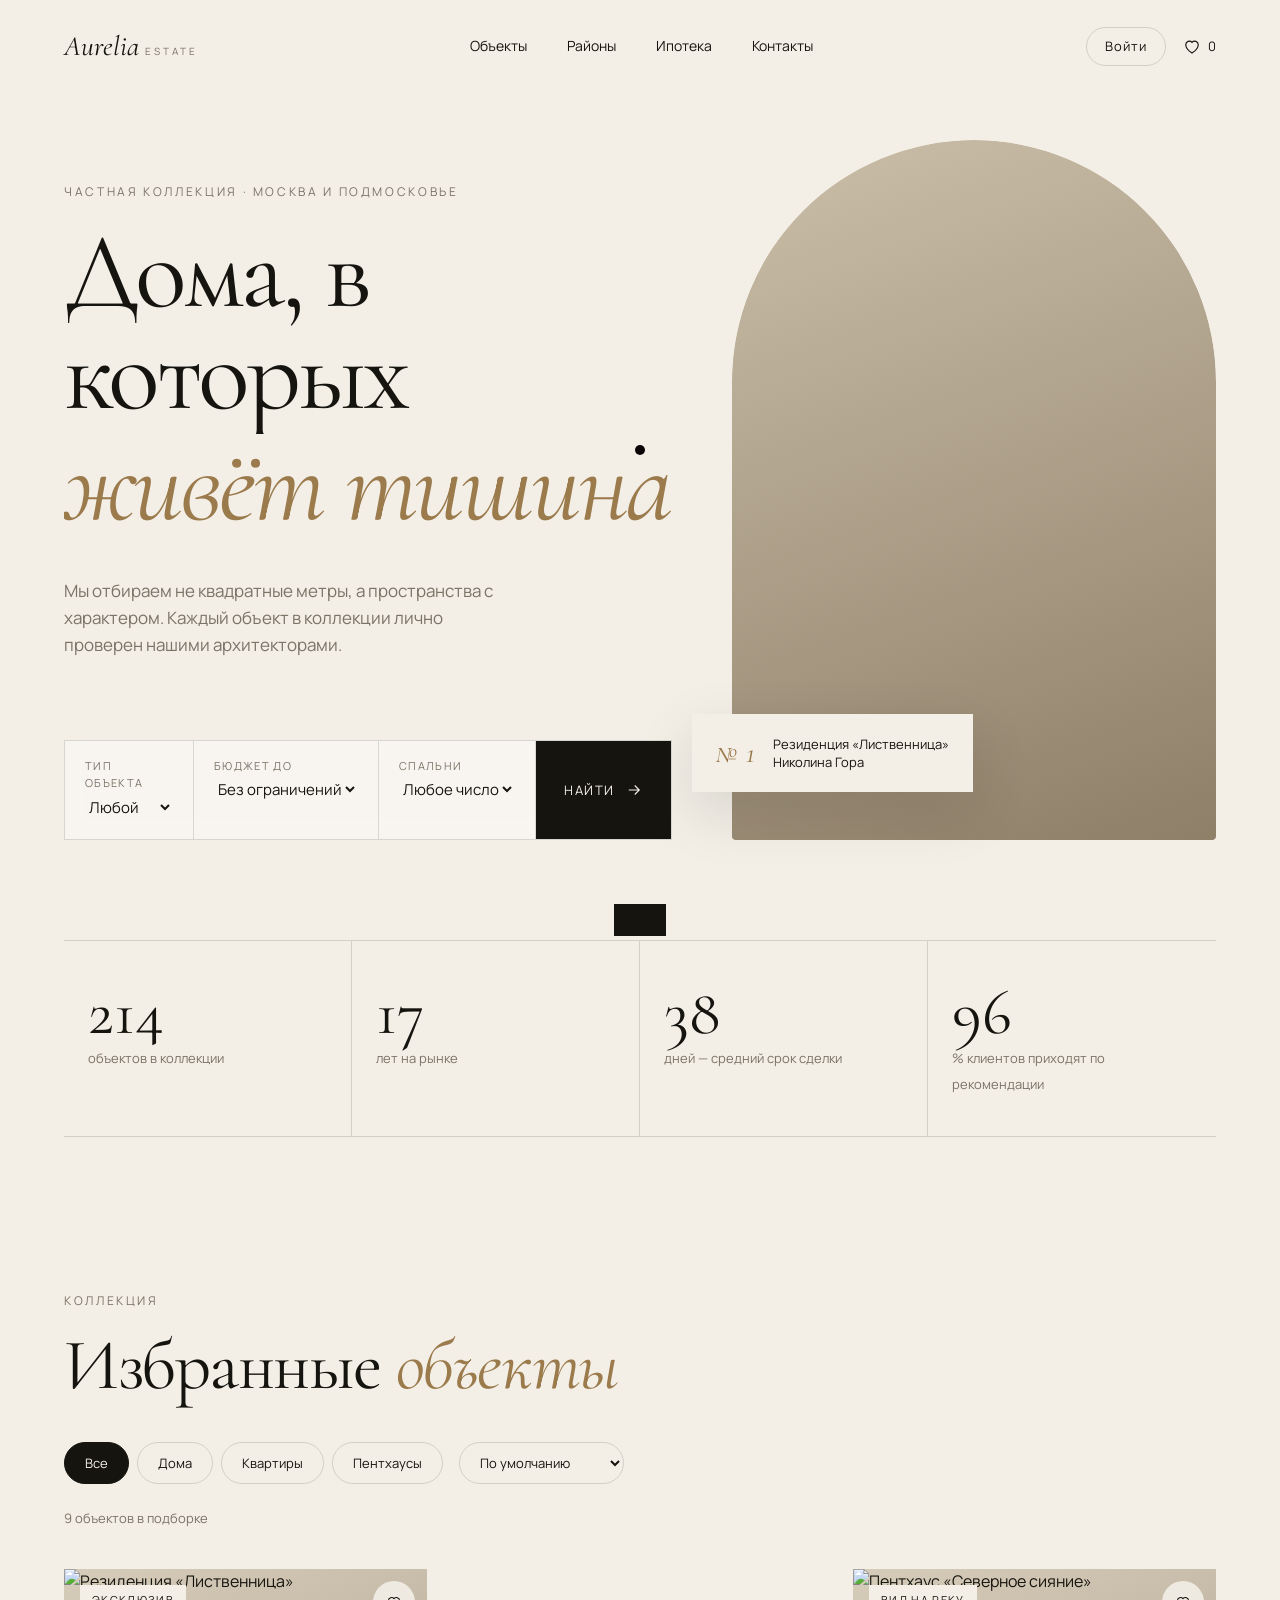
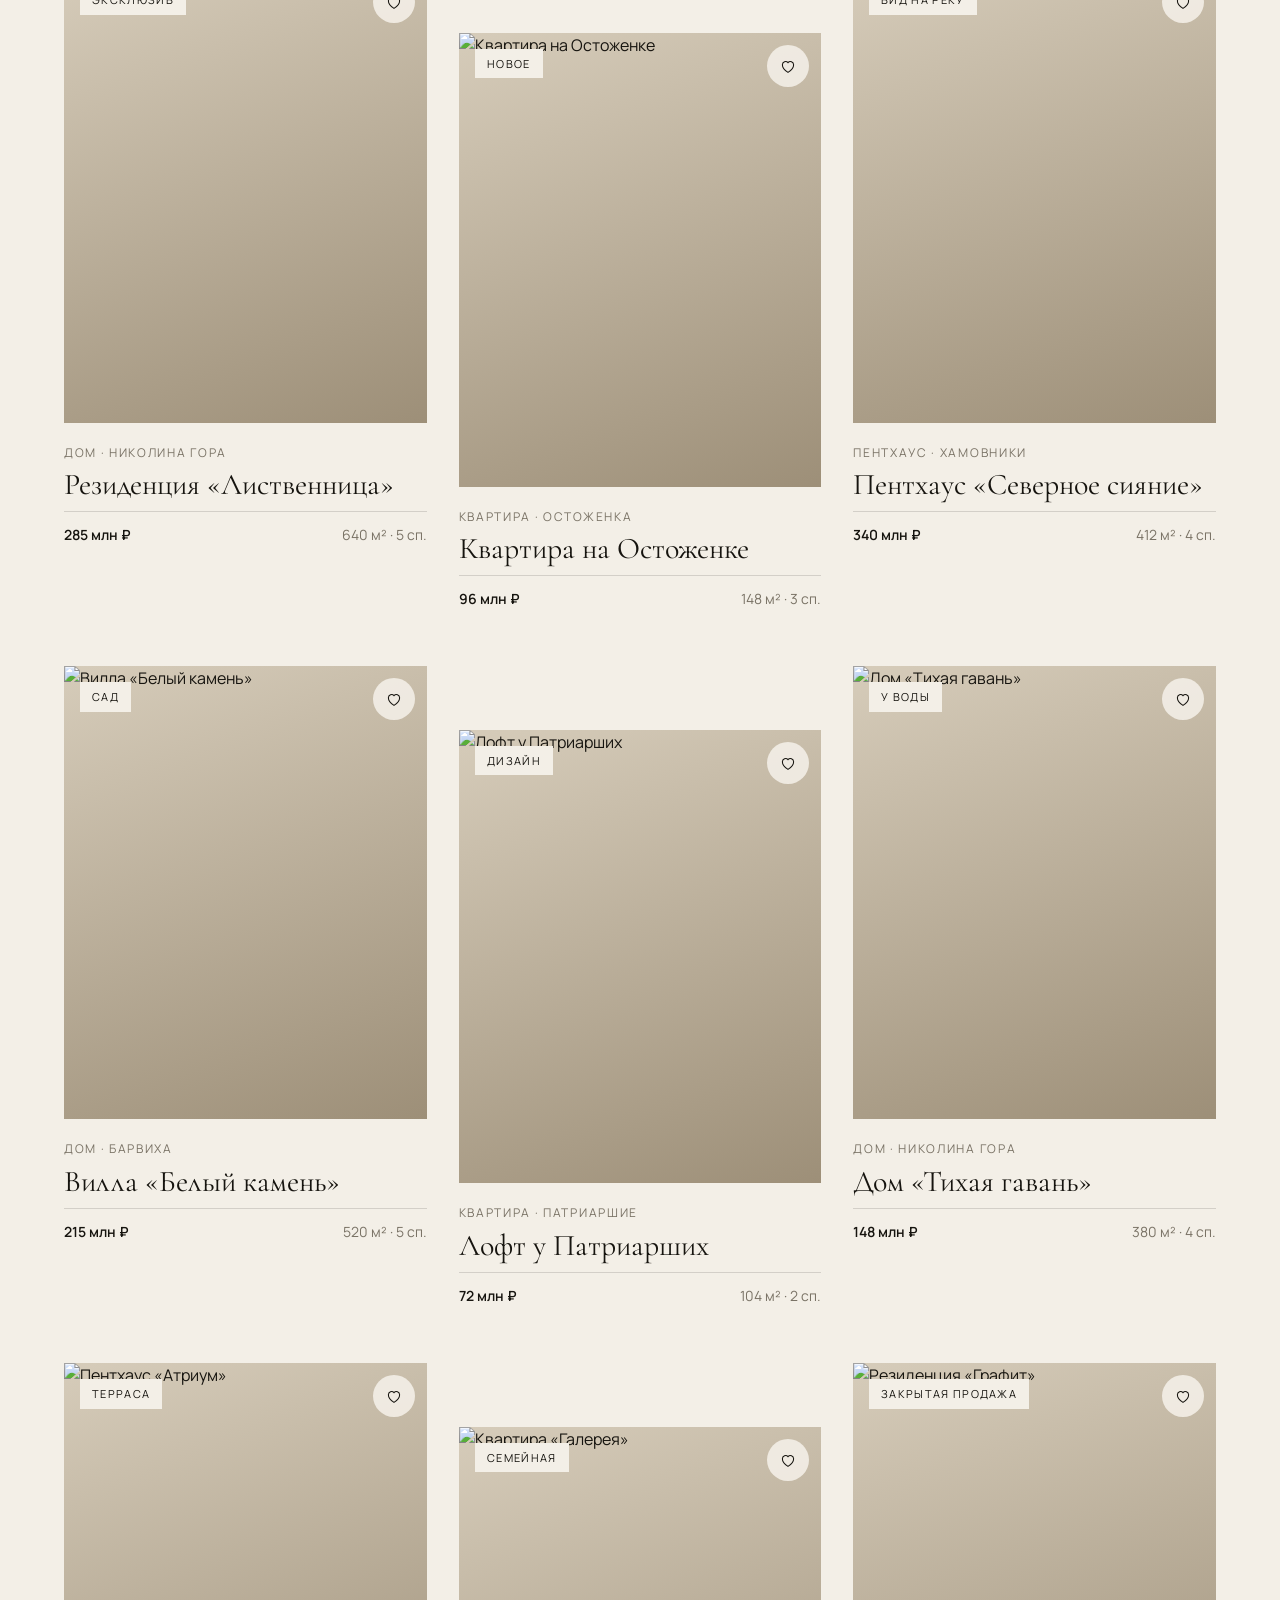
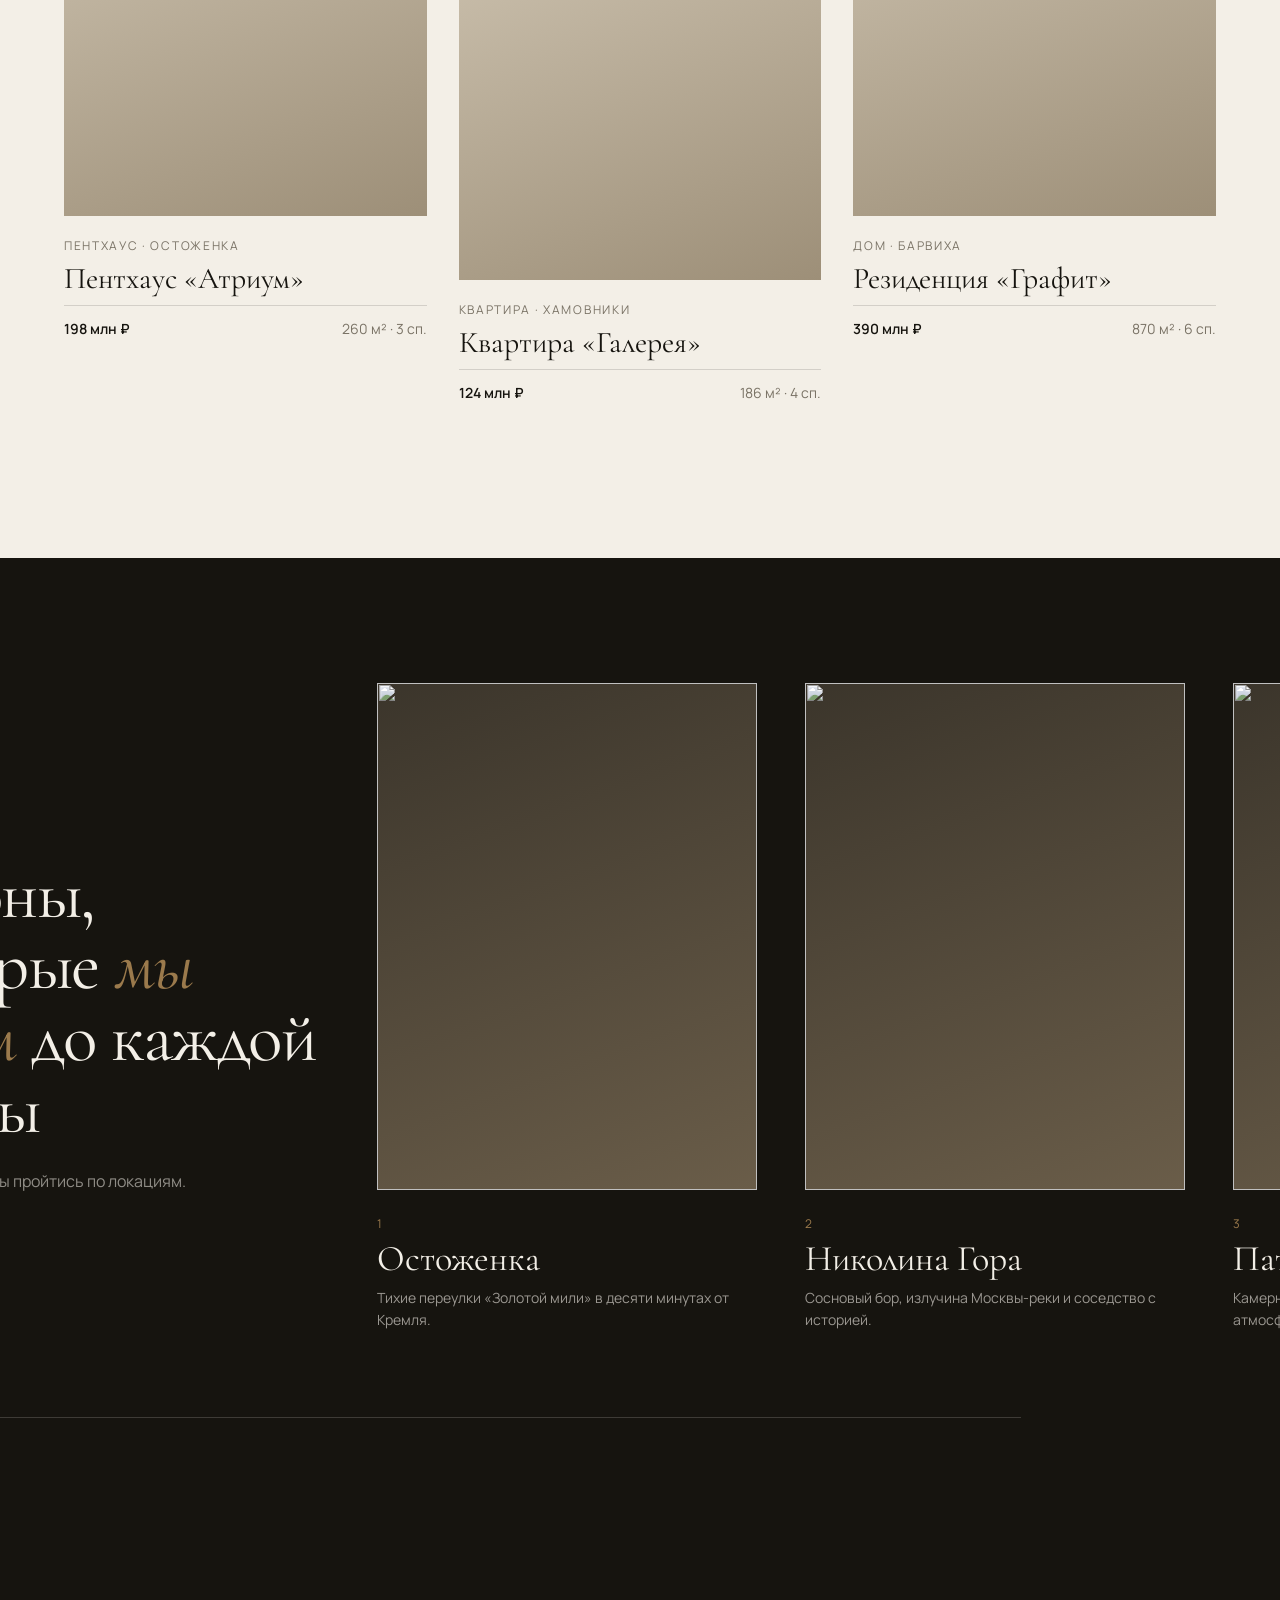
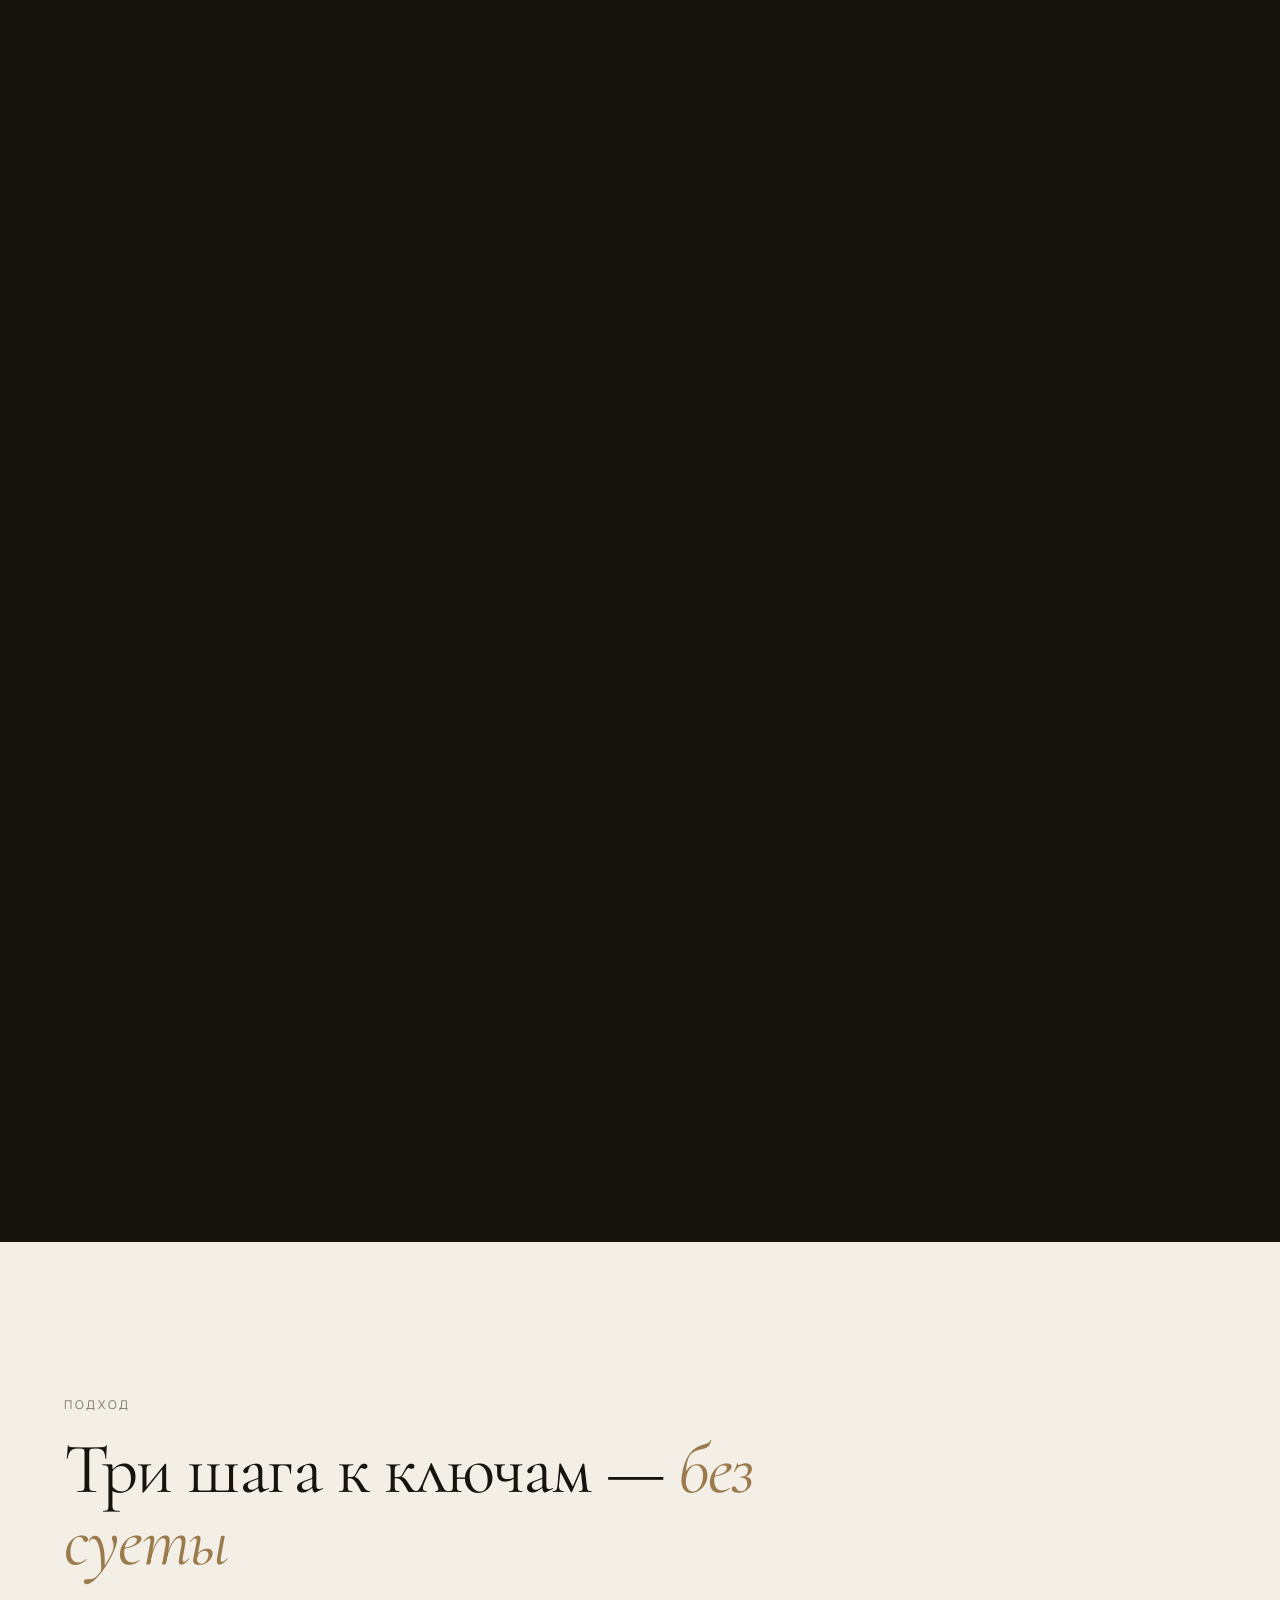
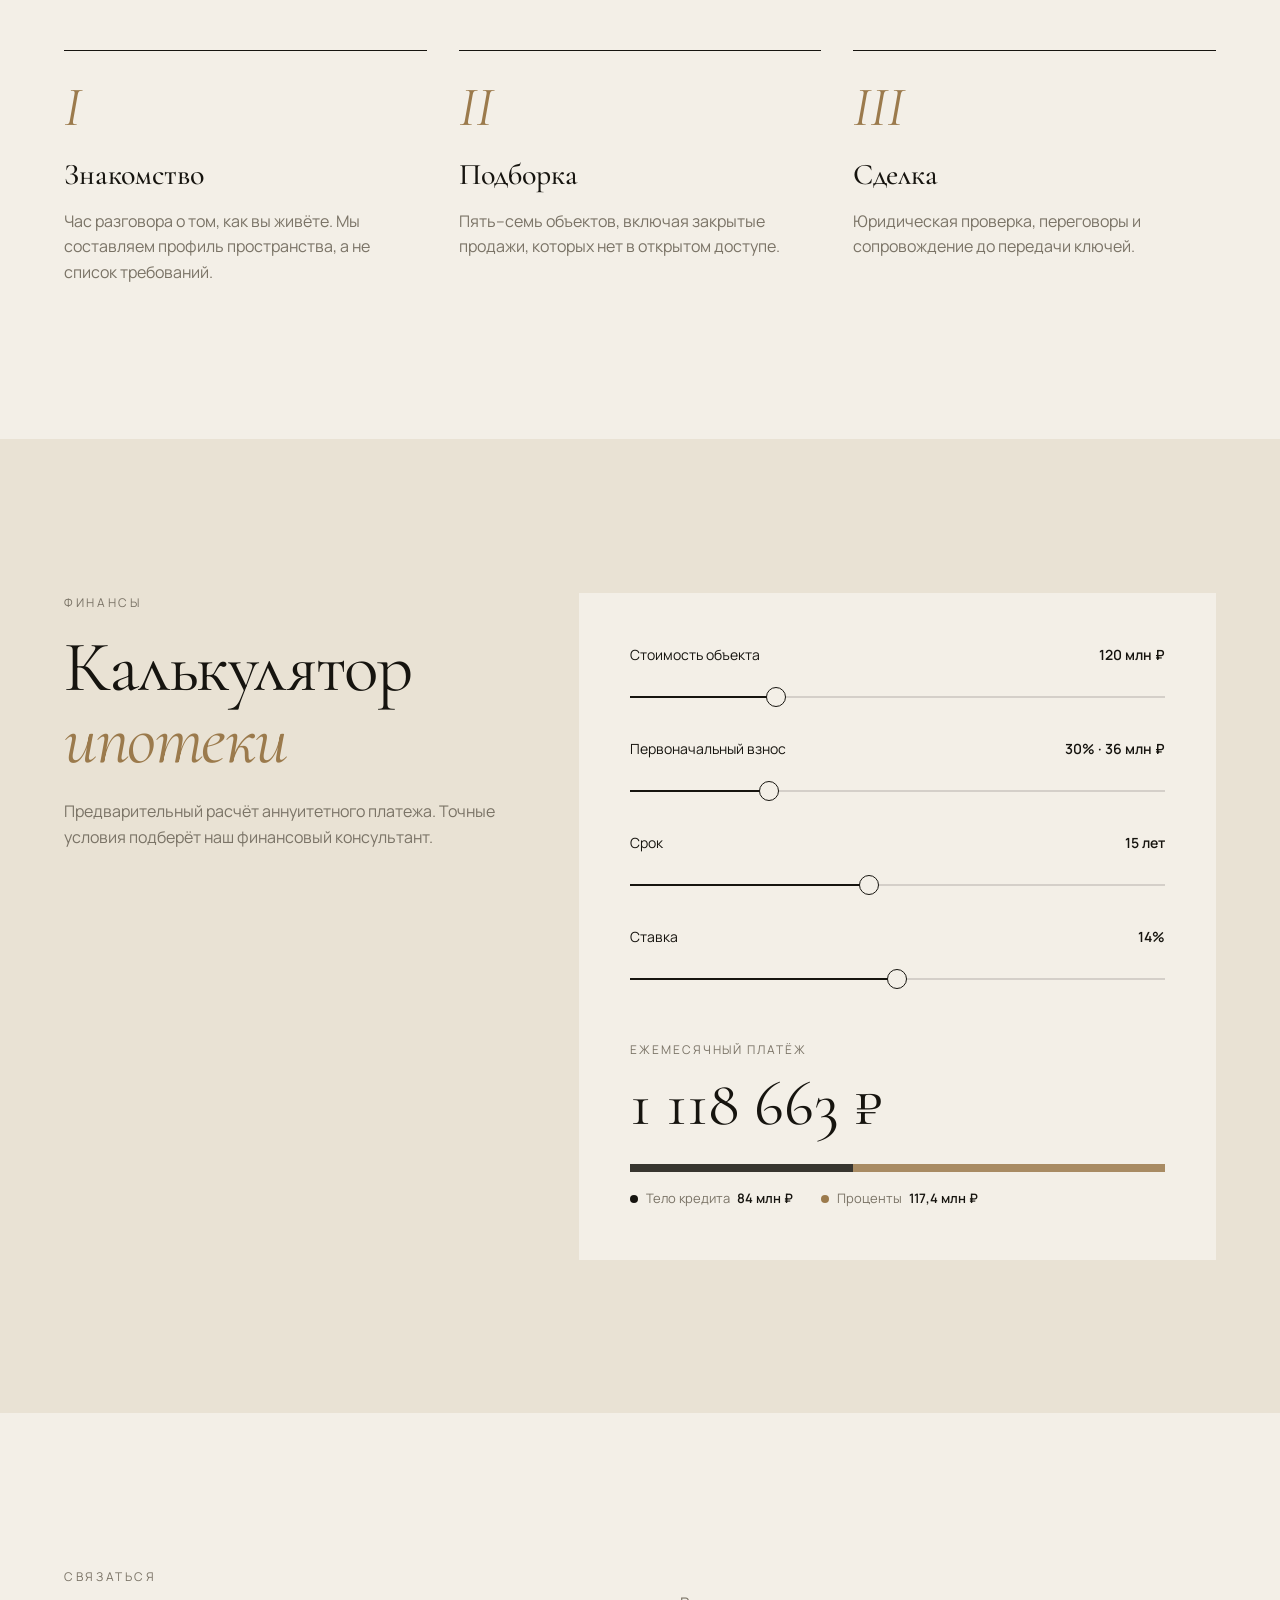
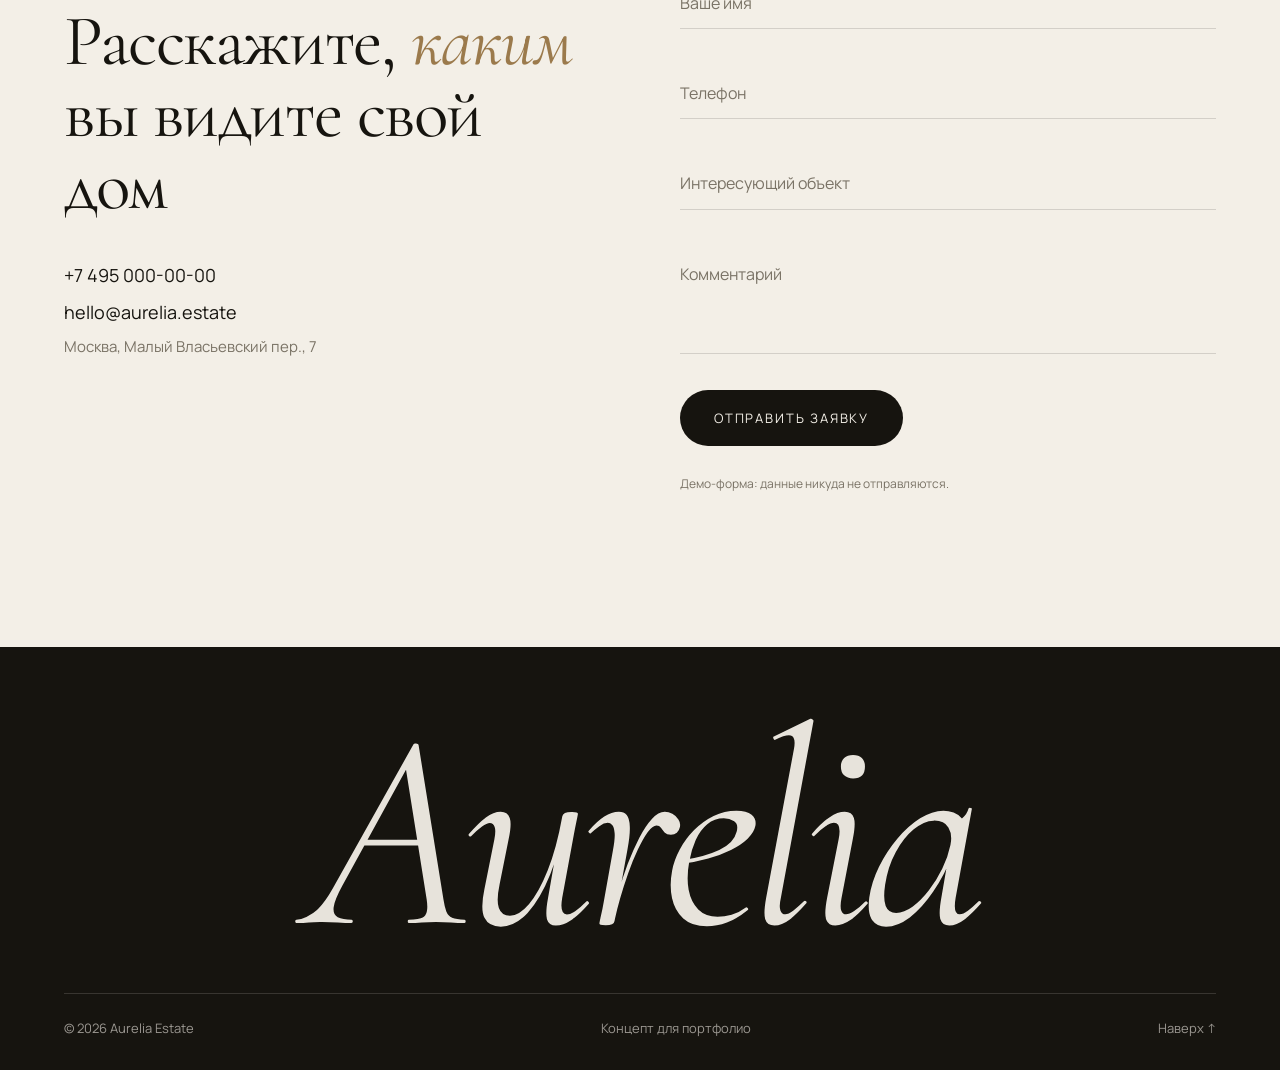
==== aurelia-estate/index.html @ 25c152ad "Publish portfolio and eight demo sites" ====
<!DOCTYPE html>
<html lang="ru">
<head>
  <meta charset="UTF-8">
  <meta name="viewport" content="width=device-width, initial-scale=1.0">
  <title>Aurelia Estate — частная коллекция недвижимости</title>
  <meta name="description" content="Aurelia Estate — агентство премиальной недвижимости. Дома, квартиры и пентхаусы с характером.">
  <link rel="preconnect" href="https://fonts.googleapis.com">
  <link rel="preconnect" href="https://fonts.gstatic.com" crossorigin>
  <link href="https://fonts.googleapis.com/css2?family=Cormorant+Garamond:ital,wght@0,400;0,500;1,400;1,500&family=Manrope:wght@300;400;500;600&display=swap" rel="stylesheet">
  <link rel="stylesheet" href="styles.css">
  <link rel="stylesheet" href="account.css">
</head>
<body>
  <div class="loader" id="loader">
    <span class="loader__word">Aurelia</span>
  </div>

  <div class="cursor" id="cursor"></div>

  <header class="header" id="header">
    <a href="#top" class="logo">Aurelia<span>Estate</span></a>
    <nav class="nav" id="nav">
      <a href="#listings">Объекты</a>
      <a href="#districts">Районы</a>
      <a href="#mortgage">Ипотека</a>
      <a href="#contact">Контакты</a>
    </nav>
    <div class="header__actions">
      <button class="account-btn" id="accountBtn" aria-label="Личный кабинет">
        <span class="account-btn__label" data-when="out">Войти</span>
        <span class="account-btn__avatar" data-when="in" data-auth-initials></span>
      </button>
      <button class="fav-counter" id="favCounter" aria-label="Избранное">
        <svg viewBox="0 0 24 24"><path d="M12 20.5s-7.5-4.6-7.5-10.2A4.3 4.3 0 0 1 12 7.6a4.3 4.3 0 0 1 7.5 2.7c0 5.6-7.5 10.2-7.5 10.2Z"/></svg>
        <span id="favCount">0</span>
      </button>
      <button class="burger" id="burger" aria-label="Открыть меню"><span></span><span></span></button>
    </div>
  </header>

  <main>
    <section class="hero" id="top">
      <div class="hero__text">
        <p class="eyebrow fade-up">Частная коллекция · Москва и Подмосковье</p>
        <h1 class="hero__title">
          <span class="line"><span>Дома, в которых</span></span>
          <span class="line"><span><em>живёт тишина</em></span></span>
        </h1>
        <p class="hero__lead fade-up">Мы отбираем не квадратные метры, а пространства с характером. Каждый объект в коллекции лично проверен нашими архитекторами.</p>
      </div>
      <div class="hero__media">
        <div class="hero__image" id="heroImage">
          <img src="https://images.unsplash.com/photo-1600596542815-ffad4c1539a9?auto=format&fit=crop&w=1600&q=80" alt="Современный дом с бассейном">
        </div>
        <div class="hero__badge">
          <span class="hero__badge-num">№ 1</span>
          <span>Резиденция «Лиственница»<br>Николина Гора</span>
        </div>
      </div>

      <form class="search fade-up" id="searchForm">
        <label class="search__field">
          <span>Тип объекта</span>
          <select name="type">
            <option value="all">Любой</option>
            <option value="house">Дом</option>
            <option value="apartment">Квартира</option>
            <option value="penthouse">Пентхаус</option>
          </select>
        </label>
        <label class="search__field">
          <span>Бюджет до</span>
          <select name="budget">
            <option value="Infinity">Без ограничений</option>
            <option value="80000000">80 млн ₽</option>
            <option value="150000000">150 млн ₽</option>
            <option value="300000000">300 млн ₽</option>
          </select>
        </label>
        <label class="search__field">
          <span>Спальни</span>
          <select name="rooms">
            <option value="0">Любое число</option>
            <option value="2">от 2</option>
            <option value="3">от 3</option>
            <option value="4">от 4</option>
          </select>
        </label>
        <button class="search__submit" type="submit">
          Найти
          <svg viewBox="0 0 24 24"><path d="M5 12h14M13 6l6 6-6 6"/></svg>
        </button>
      </form>
    </section>

    <section class="stats">
      <div class="stat reveal"><span class="stat__num" data-count="214">0</span><span class="stat__label">объектов в коллекции</span></div>
      <div class="stat reveal"><span class="stat__num" data-count="17">0</span><span class="stat__label">лет на рынке</span></div>
      <div class="stat reveal"><span class="stat__num" data-count="38">0</span><span class="stat__label">дней — средний срок сделки</span></div>
      <div class="stat reveal"><span class="stat__num" data-count="96">0</span><span class="stat__label">% клиентов приходят по рекомендации</span></div>
    </section>

    <section class="listings" id="listings">
      <div class="section-head">
        <div>
          <p class="eyebrow reveal">Коллекция</p>
          <h2 class="section-title reveal">Избранные <em>объекты</em></h2>
        </div>
        <div class="listings__controls reveal">
          <div class="chips" id="typeChips">
            <button class="chip is-active" data-type="all">Все</button>
            <button class="chip" data-type="house">Дома</button>
            <button class="chip" data-type="apartment">Квартиры</button>
            <button class="chip" data-type="penthouse">Пентхаусы</button>
          </div>
          <select class="sort" id="sortSelect" aria-label="Сортировка">
            <option value="featured">По умолчанию</option>
            <option value="price-asc">Сначала дешевле</option>
            <option value="price-desc">Сначала дороже</option>
            <option value="area-desc">По площади</option>
          </select>
        </div>
      </div>
      <p class="listings__summary" id="listingsSummary"></p>
      <div class="grid" id="listingsGrid"></div>
      <div class="empty" id="emptyState" hidden>
        <p>По этим параметрам ничего не нашлось.</p>
        <button class="link-btn" id="resetFilters">Сбросить фильтры</button>
      </div>
    </section>

    <section class="districts" id="districts">
      <div class="districts__sticky">
        <div class="districts__track" id="districtsTrack">
          <div class="districts__intro">
            <p class="eyebrow">География</p>
            <h2 class="section-title">Районы, которые <em>мы знаем</em> до каждой улицы</h2>
            <p class="muted">Прокрутите, чтобы пройтись по локациям.</p>
          </div>
          <article class="district">
            <div class="district__img"><img src="https://images.unsplash.com/photo-1513635269975-59663e0ac1ad?auto=format&fit=crop&w=900&q=80" alt="" loading="lazy"></div>
            <span class="district__index">1</span>
            <h3>Остоженка</h3>
            <p>Тихие переулки «Золотой мили» в десяти минутах от Кремля.</p>
          </article>
          <article class="district">
            <div class="district__img"><img src="https://images.unsplash.com/photo-1476514525535-07fb3b4ae5f1?auto=format&fit=crop&w=900&q=80" alt="" loading="lazy"></div>
            <span class="district__index">2</span>
            <h3>Николина Гора</h3>
            <p>Сосновый бор, излучина Москвы-реки и соседство с историей.</p>
          </article>
          <article class="district">
            <div class="district__img"><img src="https://images.unsplash.com/photo-1600607687939-ce8a6c25118c?auto=format&fit=crop&w=900&q=80" alt="" loading="lazy"></div>
            <span class="district__index">3</span>
            <h3>Патриаршие</h3>
            <p>Камерные клубные дома и самая живая городская атмосфера.</p>
          </article>
          <article class="district">
            <div class="district__img"><img src="https://images.unsplash.com/photo-1564013799919-ab600027ffc6?auto=format&fit=crop&w=900&q=80" alt="" loading="lazy"></div>
            <span class="district__index">4</span>
            <h3>Барвиха</h3>
            <p>Резиденции на больших участках с собственной инфраструктурой.</p>
          </article>
          <article class="district">
            <div class="district__img"><img src="https://images.unsplash.com/photo-1600566753190-17f0baa2a6c3?auto=format&fit=crop&w=900&q=80" alt="" loading="lazy"></div>
            <span class="district__index">5</span>
            <h3>Хамовники</h3>
            <p>Набережные, монастыри и парки — город в спокойном темпе.</p>
          </article>
        </div>
        <div class="districts__progress"><span id="districtsProgress"></span></div>
      </div>
    </section>

    <section class="approach">
      <p class="eyebrow reveal">Подход</p>
      <h2 class="section-title reveal">Три шага к ключам — <em>без суеты</em></h2>
      <ol class="steps">
        <li class="step reveal">
          <span class="step__num">I</span>
          <h3>Знакомство</h3>
          <p>Час разговора о том, как вы живёте. Мы составляем профиль пространства, а не список требований.</p>
        </li>
        <li class="step reveal">
          <span class="step__num">II</span>
          <h3>Подборка</h3>
          <p>Пять–семь объектов, включая закрытые продажи, которых нет в открытом доступе.</p>
        </li>
        <li class="step reveal">
          <span class="step__num">III</span>
          <h3>Сделка</h3>
          <p>Юридическая проверка, переговоры и сопровождение до передачи ключей.</p>
        </li>
      </ol>
    </section>

    <section class="mortgage" id="mortgage">
      <div class="mortgage__intro">
        <p class="eyebrow reveal">Финансы</p>
        <h2 class="section-title reveal">Калькулятор <em>ипотеки</em></h2>
        <p class="muted reveal">Предварительный расчёт аннуитетного платежа. Точные условия подберёт наш финансовый консультант.</p>
      </div>
      <div class="calc reveal">
        <div class="calc__inputs">
          <label class="range">
            <span class="range__head"><span>Стоимость объекта</span><output id="priceOut"></output></span>
            <input type="range" id="priceInput" min="20000000" max="400000000" step="5000000" value="120000000">
          </label>
          <label class="range">
            <span class="range__head"><span>Первоначальный взнос</span><output id="downOut"></output></span>
            <input type="range" id="downInput" min="10" max="90" step="5" value="30">
          </label>
          <label class="range">
            <span class="range__head"><span>Срок</span><output id="termOut"></output></span>
            <input type="range" id="termInput" min="3" max="30" step="1" value="15">
          </label>
          <label class="range">
            <span class="range__head"><span>Ставка</span><output id="rateOut"></output></span>
            <input type="range" id="rateInput" min="4" max="24" step="0.5" value="14">
          </label>
        </div>
        <div class="calc__result">
          <span class="calc__label">Ежемесячный платёж</span>
          <span class="calc__payment" id="paymentOut">0 ₽</span>
          <div class="calc__bar"><span id="principalBar"></span></div>
          <div class="calc__legend">
            <span><i class="dot dot--dark"></i>Тело кредита <b id="principalOut"></b></span>
            <span><i class="dot"></i>Проценты <b id="interestOut"></b></span>
          </div>
        </div>
      </div>
    </section>

    <section class="contact" id="contact">
      <div class="contact__intro">
        <p class="eyebrow reveal">Связаться</p>
        <h2 class="section-title reveal">Расскажите, <em>каким</em> вы видите свой дом</h2>
        <div class="contact__details reveal">
          <a href="tel:+74950000000">+7 495 000-00-00</a>
          <a href="mailto:hello@aurelia.estate">hello@aurelia.estate</a>
          <span>Москва, Малый Власьевский пер., 7</span>
        </div>
      </div>
      <form class="form reveal" id="contactForm" novalidate>
        <label class="form__field">
          <input type="text" name="name" placeholder=" " required minlength="2">
          <span>Ваше имя</span>
          <small class="form__error">Укажите имя</small>
        </label>
        <label class="form__field">
          <input type="tel" name="phone" placeholder=" " required pattern="[\d\s\+\-\(\)]{10,}">
          <span>Телефон</span>
          <small class="form__error">Проверьте номер телефона</small>
        </label>
        <label class="form__field">
          <input type="text" name="interest" id="interestField" placeholder=" ">
          <span>Интересующий объект</span>
        </label>
        <label class="form__field">
          <textarea name="message" rows="3" placeholder=" "></textarea>
          <span>Комментарий</span>
        </label>
        <button class="btn" type="submit">Отправить заявку</button>
        <p class="form__note">Демо-форма: данные никуда не отправляются.</p>
        <div class="form__success" id="formSuccess" hidden>
          <h3>Спасибо!</h3>
          <p>Персональный консультант свяжется с вами в течение часа.</p>
        </div>
      </form>
    </section>
  </main>

  <footer class="footer">
    <span class="footer__logo">Aurelia</span>
    <div class="footer__row">
      <span>© 2026 Aurelia Estate</span>
      <span>Концепт для портфолио</span>
      <a href="#top">Наверх ↑</a>
    </div>
  </footer>

  <div class="modal" id="modal" aria-hidden="true">
    <div class="modal__backdrop" data-close></div>
    <article class="modal__panel" role="dialog" aria-modal="true" aria-labelledby="modalTitle">
      <button class="modal__close" data-close aria-label="Закрыть">×</button>
      <div class="modal__gallery">
        <div class="modal__main"><img id="modalImage" src="" alt=""></div>
        <div class="modal__thumbs" id="modalThumbs"></div>
      </div>
      <div class="modal__info">
        <p class="eyebrow" id="modalDistrict"></p>
        <h3 class="modal__title" id="modalTitle"></h3>
        <p class="modal__price" id="modalPrice"></p>
        <dl class="modal__specs" id="modalSpecs"></dl>
        <p class="modal__desc" id="modalDesc"></p>
        <button class="btn" id="modalRequest">Записаться на просмотр</button>
      </div>
    </article>
  </div>

  <div class="auth" id="authModal" aria-hidden="true">
    <div class="auth__backdrop" data-close-auth></div>
    <div class="auth__panel" role="dialog" aria-modal="true" aria-label="Вход в личный кабинет">
      <aside class="auth__visual">
        <img src="https://images.unsplash.com/photo-1600210492486-724fe5c67fb0?auto=format&fit=crop&w=1000&q=80" alt="">
        <div class="auth__quote">
          <p>«Дом — это не адрес. Это то, как вы просыпаетесь по утрам».</p>
          <span>Aurelia Private Client</span>
        </div>
      </aside>

      <div class="auth__body" data-auth-root data-view="login">
        <button class="auth__close" data-close-auth aria-label="Закрыть">×</button>
        <p class="eyebrow">Private Client</p>
        <h2 class="auth__title">
          <span data-pane="login">С возвращением</span>
          <span data-pane="register" hidden>Добро <em>пожаловать</em></span>
          <span data-pane="reset" hidden>Восстановление</span>
        </h2>
        <div class="auth__tabs">
          <button data-auth-switch="login">Вход</button>
          <button data-auth-switch="register">Регистрация</button>
        </div>

        <form class="auth-form" data-auth-form="login" data-pane="login">
          <label class="auth-field" data-field>
            <input type="email" name="email" placeholder=" " autocomplete="email">
            <span>E-mail</span>
            <small data-field-error></small>
          </label>
          <label class="auth-field" data-field>
            <input type="password" name="password" placeholder=" " autocomplete="current-password">
            <span>Пароль</span>
            <button class="auth-field__eye" data-toggle-password aria-label="Показать пароль"><svg viewBox="0 0 24 24"><path d="M2 12s3.5-7 10-7 10 7 10 7-3.5 7-10 7S2 12 2 12Z"/><circle cx="12" cy="12" r="3"/></svg></button>
            <small data-field-error></small>
          </label>
          <div class="auth-form__row">
            <label class="auth-check"><input type="checkbox" name="remember" checked><i></i>Запомнить меня</label>
            <button class="link-btn" data-auth-switch="reset">Забыли пароль?</button>
          </div>
          <p class="auth-form__error" data-form-error hidden></p>
          <button class="btn btn--full" type="submit">Войти</button>
          <button class="auth-demo" data-auth-demo>Демо-вход без регистрации</button>
        </form>

        <form class="auth-form" data-auth-form="register" data-pane="register" hidden>
          <label class="auth-field" data-field>
            <input type="text" name="name" placeholder=" " autocomplete="name">
            <span>Имя и фамилия</span>
            <small data-field-error></small>
          </label>
          <label class="auth-field" data-field>
            <input type="email" name="email" placeholder=" " autocomplete="email">
            <span>E-mail</span>
            <small data-field-error></small>
          </label>
          <label class="auth-field" data-field>
            <input type="password" name="password" placeholder=" " autocomplete="new-password">
            <span>Пароль</span>
            <button class="auth-field__eye" data-toggle-password aria-label="Показать пароль"><svg viewBox="0 0 24 24"><path d="M2 12s3.5-7 10-7 10 7 10 7-3.5 7-10 7S2 12 2 12Z"/><circle cx="12" cy="12" r="3"/></svg></button>
            <small data-field-error></small>
          </label>
          <div class="strength" data-strength><i></i><i></i><i></i><i></i><span data-strength-label></span></div>
          <label class="auth-field" data-field>
            <input type="password" name="confirm" placeholder=" " autocomplete="new-password">
            <span>Повторите пароль</span>
            <small data-field-error></small>
          </label>
          <label class="auth-check" data-field>
            <input type="checkbox" name="agree"><i></i>Согласен с условиями обработки данных
            <small data-field-error></small>
          </label>
          <p class="auth-form__error" data-form-error hidden></p>
          <button class="btn btn--full" type="submit">Создать аккаунт</button>
        </form>

        <form class="auth-form" data-auth-form="reset" data-pane="reset" hidden>
          <p class="muted">Укажите e-mail, привязанный к аккаунту, — мы пришлём ссылку для смены пароля.</p>
          <label class="auth-field" data-field>
            <input type="email" name="email" placeholder=" " autocomplete="email">
            <span>E-mail</span>
            <small data-field-error></small>
          </label>
          <p class="auth-form__success" data-form-success hidden></p>
          <button class="btn btn--full" type="submit">Отправить ссылку</button>
          <button class="link-btn" data-auth-switch="login">← Вернуться ко входу</button>
        </form>

        <p class="auth__note">Демо-режим: аккаунты хранятся только в вашем браузере, пароли — в виде хеша.</p>
      </div>
    </div>
  </div>

  <section class="cabinet" id="cabinet" aria-hidden="true">
    <header class="cabinet__head">
      <span class="logo">Aurelia<span>Estate</span></span>
      <button class="cabinet__close" data-close-cabinet>Закрыть ×</button>
    </header>
    <div class="cabinet__inner">
      <div class="cabinet__hello">
        <span class="cabinet__avatar" data-auth-initials></span>
        <div>
          <p class="eyebrow">Личный кабинет</p>
          <h2 class="cabinet__title"><span id="cabinetGreeting">Добрый день</span>, <em data-auth-first-name></em></h2>
          <p class="muted">Клиент с <span data-auth-since></span></p>
        </div>
      </div>

      <nav class="cabinet__tabs" id="cabinetTabs">
        <button class="is-active" data-tab="favorites">Избранное <sup id="cabFavCount">0</sup></button>
        <button data-tab="requests">Заявки <sup id="cabReqCount">0</sup></button>
        <button data-tab="profile">Профиль</button>
      </nav>

      <div class="cabinet__panel is-active" data-panel="favorites">
        <div class="cab-grid" id="cabFavorites"></div>
      </div>

      <div class="cabinet__panel" data-panel="requests">
        <ul class="cab-requests" id="cabRequests"></ul>
      </div>

      <div class="cabinet__panel" data-panel="profile">
        <div class="cab-settings">
          <form class="auth-form" data-auth-form="profile">
            <h3>Личные данные</h3>
            <label class="auth-field" data-field>
              <input type="text" name="name" placeholder=" ">
              <span>Имя и фамилия</span>
              <small data-field-error></small>
            </label>
            <label class="auth-field" data-field>
              <input type="email" name="email" placeholder=" " readonly>
              <span>E-mail</span>
            </label>
            <label class="auth-field" data-field>
              <input type="tel" name="phone" placeholder=" ">
              <span>Телефон</span>
              <small data-field-error></small>
            </label>
            <p class="auth-form__success" data-form-success hidden></p>
            <button class="btn" type="submit">Сохранить</button>
          </form>

          <form class="auth-form" data-auth-form="password">
            <h3>Смена пароля</h3>
            <label class="auth-field" data-field>
              <input type="password" name="current" placeholder=" " autocomplete="current-password">
              <span>Текущий пароль</span>
              <small data-field-error></small>
            </label>
            <label class="auth-field" data-field>
              <input type="password" name="password" placeholder=" " autocomplete="new-password">
              <span>Новый пароль</span>
              <button class="auth-field__eye" data-toggle-password aria-label="Показать пароль"><svg viewBox="0 0 24 24"><path d="M2 12s3.5-7 10-7 10 7 10 7-3.5 7-10 7S2 12 2 12Z"/><circle cx="12" cy="12" r="3"/></svg></button>
              <small data-field-error></small>
            </label>
            <div class="strength" data-strength><i></i><i></i><i></i><i></i><span data-strength-label></span></div>
            <label class="auth-field" data-field>
              <input type="password" name="confirm" placeholder=" " autocomplete="new-password">
              <span>Повторите пароль</span>
              <small data-field-error></small>
            </label>
            <p class="auth-form__error" data-form-error hidden></p>
            <p class="auth-form__success" data-form-success hidden></p>
            <button class="btn" type="submit">Обновить пароль</button>
          </form>
        </div>
        <button class="link-btn cabinet__logout" data-auth-logout>Выйти из аккаунта</button>
      </div>
    </div>
  </section>

  <div class="note-toast" id="noteToast" role="status"></div>

  <script src="auth.js"></script>
  <script src="script.js"></script>
  <script src="account.js"></script>
</body>
</html>
---- aurelia-estate/styles.css ----
:root {
  --ink: #16140f;
  --paper: #f3efe7;
  --paper-deep: #e9e2d4;
  --line: rgba(22, 20, 15, 0.14);
  --muted: #7a7366;
  --accent: #9b7a4c;
  --serif: "Cormorant Garamond", Georgia, serif;
  --sans: "Manrope", system-ui, sans-serif;
  --ease: cubic-bezier(0.16, 1, 0.3, 1);
  --pad: clamp(20px, 5vw, 80px);
}

*,
*::before,
*::after {
  box-sizing: border-box;
  margin: 0;
  padding: 0;
}

[hidden] {
  display: none !important;
}

html {
  scroll-behavior: smooth;
}

body {
  font-family: var(--sans);
  font-weight: 400;
  color: var(--ink);
  background: var(--paper);
  line-height: 1.6;
  -webkit-font-smoothing: antialiased;
  overflow-x: hidden;
}

body.is-locked {
  overflow: hidden;
}

img {
  display: block;
  width: 100%;
  height: 100%;
  object-fit: cover;
}

a {
  color: inherit;
  text-decoration: none;
}

button,
input,
select,
textarea {
  font: inherit;
  color: inherit;
}

button {
  cursor: pointer;
  background: none;
  border: none;
}

em {
  font-style: italic;
  color: var(--accent);
}

.eyebrow {
  font-size: 12px;
  letter-spacing: 0.22em;
  text-transform: uppercase;
  color: var(--muted);
  margin-bottom: 20px;
}

.section-title {
  font-family: var(--serif);
  font-weight: 400;
  font-size: clamp(40px, 5.6vw, 84px);
  line-height: 1;
  letter-spacing: -0.02em;
}

.muted {
  color: var(--muted);
}

.btn {
  display: inline-flex;
  align-items: center;
  justify-content: center;
  gap: 12px;
  padding: 18px 34px;
  background: var(--ink);
  color: var(--paper);
  font-size: 13px;
  letter-spacing: 0.14em;
  text-transform: uppercase;
  border-radius: 100px;
  position: relative;
  overflow: hidden;
  isolation: isolate;
  transition: color 0.5s var(--ease);
}

.btn::before {
  content: "";
  position: absolute;
  inset: 0;
  background: var(--accent);
  transform: translateY(101%);
  transition: transform 0.5s var(--ease);
  z-index: -1;
}

.btn:hover::before {
  transform: translateY(0);
}

.link-btn {
  border-bottom: 1px solid currentColor;
  padding-bottom: 2px;
}

.loader {
  position: fixed;
  inset: 0;
  z-index: 100;
  display: grid;
  place-items: center;
  background: var(--ink);
  color: var(--paper);
  transition: clip-path 1.1s var(--ease) 0.2s;
  clip-path: inset(0 0 0 0);
}

.loader__word {
  font-family: var(--serif);
  font-style: italic;
  font-size: clamp(48px, 10vw, 140px);
  animation: loaderIn 1.2s var(--ease) both;
}

.loader.is-done {
  clip-path: inset(0 0 100% 0);
  pointer-events: none;
}

@keyframes loaderIn {
  from {
    opacity: 0;
    letter-spacing: 0.4em;
    filter: blur(10px);
  }
  to {
    opacity: 1;
    letter-spacing: 0;
    filter: blur(0);
  }
}

.cursor {
  position: fixed;
  top: 0;
  left: 0;
  width: 10px;
  height: 10px;
  border-radius: 50%;
  background: var(--ink);
  pointer-events: none;
  z-index: 90;
  mix-blend-mode: difference;
  filter: invert(1);
  transform: translate(-50%, -50%);
  transition: width 0.4s var(--ease), height 0.4s var(--ease);
  display: none;
}

.cursor.is-hover {
  width: 56px;
  height: 56px;
}

@media (pointer: fine) {
  .cursor {
    display: block;
  }
}

.header {
  position: fixed;
  inset: 0 0 auto 0;
  z-index: 40;
  display: flex;
  align-items: center;
  justify-content: space-between;
  padding: 24px var(--pad);
  transition: padding 0.5s var(--ease), background 0.5s var(--ease), box-shadow 0.5s;
}

.header.is-scrolled {
  padding-block: 14px;
  background: rgba(243, 239, 231, 0.86);
  backdrop-filter: blur(14px);
  box-shadow: 0 1px 0 var(--line);
}

.logo {
  font-family: var(--serif);
  font-size: 28px;
  font-style: italic;
  display: flex;
  align-items: baseline;
  gap: 6px;
}

.logo span {
  font-family: var(--sans);
  font-style: normal;
  font-size: 10px;
  letter-spacing: 0.3em;
  text-transform: uppercase;
  color: var(--muted);
}

.nav {
  display: flex;
  gap: 40px;
  font-size: 14px;
}

.nav a {
  position: relative;
}

.nav a::after {
  content: "";
  position: absolute;
  left: 0;
  bottom: -4px;
  width: 100%;
  height: 1px;
  background: currentColor;
  transform: scaleX(0);
  transform-origin: right;
  transition: transform 0.5s var(--ease);
}

.nav a:hover::after {
  transform: scaleX(1);
  transform-origin: left;
}

.header__actions {
  display: flex;
  align-items: center;
  gap: 16px;
}

.fav-counter {
  display: flex;
  align-items: center;
  gap: 6px;
  font-size: 13px;
}

.fav-counter svg {
  width: 20px;
  height: 20px;
  fill: none;
  stroke: currentColor;
  stroke-width: 1.4;
}

.fav-counter.is-bump {
  animation: bump 0.5s var(--ease);
}

@keyframes bump {
  50% {
    transform: scale(1.25);
  }
}

.burger {
  display: none;
  width: 32px;
  height: 32px;
  position: relative;
}

.burger span {
  position: absolute;
  left: 4px;
  right: 4px;
  height: 1px;
  background: currentColor;
  transition: transform 0.4s var(--ease);
}

.burger span:first-child {
  top: 12px;
}

.burger span:last-child {
  top: 20px;
}

.burger.is-open span:first-child {
  transform: translateY(4px) rotate(45deg);
}

.burger.is-open span:last-child {
  transform: translateY(-4px) rotate(-45deg);
}

.hero {
  min-height: 100vh;
  padding: 140px var(--pad) 60px;
  display: grid;
  grid-template-columns: 1.1fr 1fr;
  grid-template-rows: 1fr auto;
  gap: 40px 60px;
  position: relative;
}

.hero__text {
  align-self: center;
}

.hero__title {
  font-family: var(--serif);
  font-weight: 400;
  font-size: clamp(52px, 8.4vw, 136px);
  line-height: 0.95;
  letter-spacing: -0.03em;
  margin-bottom: 32px;
}

.line {
  display: block;
  overflow: hidden;
  padding-bottom: 0.08em;
}

.line > span {
  display: block;
  transform: translateY(110%);
  transition: transform 1.4s var(--ease);
}

.line:nth-child(2) > span {
  transition-delay: 0.12s;
}

.is-ready .line > span {
  transform: translateY(0);
}

.hero__lead {
  max-width: 440px;
  color: var(--muted);
  font-size: 17px;
}

.fade-up {
  opacity: 0;
  transform: translateY(24px);
  transition: opacity 1.2s var(--ease) 0.5s, transform 1.2s var(--ease) 0.5s;
}

.is-ready .fade-up {
  opacity: 1;
  transform: none;
}

.hero__media {
  position: relative;
  grid-row: span 2;
  min-height: 560px;
}

.hero__image {
  position: absolute;
  inset: 0;
  overflow: hidden;
  border-radius: 280px 280px 4px 4px;
  background: linear-gradient(160deg, #cbbfa9, #8e7f68);
  clip-path: inset(100% 0 0 0 round 280px 280px 4px 4px);
  transition: clip-path 1.6s var(--ease) 0.3s;
}

.is-ready .hero__image {
  clip-path: inset(0 0 0 0 round 280px 280px 4px 4px);
}

.hero__image img {
  transform: scale(1.25);
  transition: transform 2.4s var(--ease) 0.3s;
}

.is-ready .hero__image img {
  transform: scale(1.08);
}

.hero__badge {
  position: absolute;
  left: -40px;
  bottom: 48px;
  display: flex;
  gap: 18px;
  align-items: center;
  padding: 18px 24px;
  background: var(--paper);
  font-size: 13px;
  line-height: 1.4;
  box-shadow: 0 20px 60px rgba(22, 20, 15, 0.12);
}

.hero__badge-num {
  font-family: var(--serif);
  font-size: 30px;
  font-style: italic;
  color: var(--accent);
}

.search {
  align-self: end;
  display: grid;
  grid-template-columns: repeat(3, 1fr) auto;
  border: 1px solid var(--line);
  background: rgba(255, 255, 255, 0.4);
  backdrop-filter: blur(8px);
}

.search__field {
  display: flex;
  flex-direction: column;
  padding: 16px 20px;
  border-right: 1px solid var(--line);
}

.search__field span {
  font-size: 11px;
  letter-spacing: 0.12em;
  text-transform: uppercase;
  color: var(--muted);
}

.search__field select {
  border: none;
  background: transparent;
  padding: 4px 0;
  font-size: 15px;
  cursor: pointer;
  outline: none;
}

.search__submit {
  display: flex;
  align-items: center;
  gap: 10px;
  padding: 0 28px;
  background: var(--ink);
  color: var(--paper);
  font-size: 13px;
  letter-spacing: 0.12em;
  text-transform: uppercase;
  transition: background 0.4s;
}

.search__submit:hover {
  background: var(--accent);
}

.search__submit svg {
  width: 18px;
  fill: none;
  stroke: currentColor;
  stroke-width: 1.5;
  transition: transform 0.4s var(--ease);
}

.search__submit:hover svg {
  transform: translateX(4px);
}

.stats {
  display: grid;
  grid-template-columns: repeat(4, 1fr);
  border-block: 1px solid var(--line);
  margin: 40px var(--pad) 0;
}

.stat {
  padding: 40px 24px;
  border-right: 1px solid var(--line);
}

.stat:last-child {
  border-right: none;
}

.stat__num {
  display: block;
  font-family: var(--serif);
  font-size: clamp(48px, 5vw, 72px);
  line-height: 1;
}

.stat__label {
  font-size: 13px;
  color: var(--muted);
}

.listings,
.approach,
.mortgage,
.contact {
  padding: clamp(80px, 12vw, 160px) var(--pad);
}

.section-head {
  display: flex;
  justify-content: space-between;
  align-items: flex-end;
  gap: 40px;
  flex-wrap: wrap;
  margin-bottom: 24px;
}

.listings__controls {
  display: flex;
  gap: 16px;
  flex-wrap: wrap;
  align-items: center;
}

.chips {
  display: flex;
  gap: 8px;
  flex-wrap: wrap;
}

.chip {
  padding: 10px 20px;
  border: 1px solid var(--line);
  border-radius: 100px;
  font-size: 13px;
  transition: background 0.3s, color 0.3s, border-color 0.3s;
}

.chip:hover {
  border-color: var(--ink);
}

.chip.is-active {
  background: var(--ink);
  color: var(--paper);
  border-color: var(--ink);
}

.sort {
  padding: 10px 16px;
  border: 1px solid var(--line);
  border-radius: 100px;
  background: transparent;
  font-size: 13px;
  outline: none;
  cursor: pointer;
}

.listings__summary {
  font-size: 13px;
  color: var(--muted);
  margin-bottom: 40px;
}

.grid {
  display: grid;
  grid-template-columns: repeat(3, 1fr);
  gap: 56px 32px;
}

.card {
  cursor: pointer;
  animation: cardIn 0.9s var(--ease) both;
}

.card:nth-child(3n + 2) {
  margin-top: 64px;
}

@keyframes cardIn {
  from {
    opacity: 0;
    transform: translateY(40px);
  }
}

.card__media {
  position: relative;
  aspect-ratio: 4 / 5;
  overflow: hidden;
  background: linear-gradient(160deg, #d6ccba, #9d8f78);
  margin-bottom: 20px;
}

.card__media img {
  transition: transform 1.2s var(--ease);
}

.card:hover .card__media img {
  transform: scale(1.06);
}

.card__tag {
  position: absolute;
  top: 16px;
  left: 16px;
  padding: 6px 12px;
  background: var(--paper);
  font-size: 11px;
  letter-spacing: 0.12em;
  text-transform: uppercase;
}

.card__fav {
  position: absolute;
  top: 12px;
  right: 12px;
  width: 42px;
  height: 42px;
  border-radius: 50%;
  background: rgba(243, 239, 231, 0.9);
  display: grid;
  place-items: center;
  transition: transform 0.4s var(--ease);
}

.card__fav:hover {
  transform: scale(1.1);
}

.card__fav svg {
  width: 18px;
  fill: none;
  stroke: var(--ink);
  stroke-width: 1.4;
  transition: fill 0.3s;
}

.card__fav.is-active svg {
  fill: var(--accent);
  stroke: var(--accent);
}

.card__view {
  position: absolute;
  inset: auto 16px 16px auto;
  padding: 10px 18px;
  background: var(--ink);
  color: var(--paper);
  font-size: 12px;
  letter-spacing: 0.1em;
  text-transform: uppercase;
  opacity: 0;
  transform: translateY(10px);
  transition: opacity 0.5s var(--ease), transform 0.5s var(--ease);
}

.card:hover .card__view {
  opacity: 1;
  transform: none;
}

.card__district {
  font-size: 12px;
  letter-spacing: 0.14em;
  text-transform: uppercase;
  color: var(--muted);
}

.card__title {
  font-family: var(--serif);
  font-weight: 400;
  font-size: 30px;
  line-height: 1.1;
  margin: 6px 0 10px;
}

.card__meta {
  display: flex;
  justify-content: space-between;
  align-items: baseline;
  padding-top: 12px;
  border-top: 1px solid var(--line);
  font-size: 14px;
}

.card__price {
  font-weight: 600;
}

.card__specs {
  color: var(--muted);
}

.empty {
  text-align: center;
  padding: 80px 0;
  font-family: var(--serif);
  font-size: 28px;
}

.empty .link-btn {
  font-family: var(--sans);
  font-size: 14px;
  margin-top: 16px;
}

.districts {
  background: var(--ink);
  color: var(--paper);
  position: relative;
}

.districts .eyebrow,
.districts .muted {
  color: rgba(243, 239, 231, 0.55);
}

.districts__sticky {
  position: sticky;
  top: 0;
  height: 100vh;
  overflow: hidden;
  display: flex;
  align-items: center;
}

.districts__track {
  display: flex;
  gap: 48px;
  padding: 0 var(--pad);
  will-change: transform;
}

.districts__intro {
  flex: 0 0 min(460px, 80vw);
  align-self: center;
}

.districts__intro .section-title {
  margin-bottom: 24px;
}

.district {
  flex: 0 0 min(380px, 72vw);
}

.district__img {
  aspect-ratio: 3 / 4;
  overflow: hidden;
  background: linear-gradient(160deg, #3b352b, #6a5d49);
  margin-bottom: 20px;
}

.district__img img {
  filter: grayscale(0.6);
  transition: filter 0.8s var(--ease), transform 1.2s var(--ease);
}

.district:hover .district__img img {
  filter: grayscale(0);
  transform: scale(1.05);
}

.district__index {
  font-size: 12px;
  color: var(--accent);
  letter-spacing: 0.2em;
}

.district h3 {
  font-family: var(--serif);
  font-weight: 400;
  font-size: 36px;
  line-height: 1.1;
  margin: 4px 0 8px;
}

.district p {
  font-size: 14px;
  color: rgba(243, 239, 231, 0.6);
}

.districts__progress {
  position: absolute;
  left: var(--pad);
  right: var(--pad);
  bottom: 40px;
  height: 1px;
  background: rgba(243, 239, 231, 0.18);
}

.districts__progress span {
  display: block;
  height: 100%;
  background: var(--paper);
  transform-origin: left;
  transform: scaleX(0);
}

.approach .section-title {
  max-width: 800px;
  margin-bottom: 72px;
}

.steps {
  list-style: none;
  display: grid;
  grid-template-columns: repeat(3, 1fr);
  gap: 32px;
}

.step {
  padding-top: 28px;
  border-top: 1px solid var(--ink);
}

.step__num {
  font-family: var(--serif);
  font-style: italic;
  font-size: 56px;
  color: var(--accent);
  line-height: 1;
}

.step h3 {
  font-family: var(--serif);
  font-weight: 500;
  font-size: 30px;
  margin: 16px 0 10px;
}

.step p {
  color: var(--muted);
  max-width: 340px;
}

.mortgage {
  background: var(--paper-deep);
  display: grid;
  grid-template-columns: 1fr 1.4fr;
  gap: 60px;
  align-items: start;
}

.mortgage__intro .section-title {
  margin-bottom: 24px;
}

.calc {
  background: var(--paper);
  padding: clamp(28px, 4vw, 56px);
  display: grid;
  gap: 48px;
}

.calc__inputs {
  display: grid;
  gap: 32px;
}

.range__head {
  display: flex;
  justify-content: space-between;
  font-size: 14px;
  margin-bottom: 14px;
}

.range__head output {
  font-weight: 600;
}

.range input {
  -webkit-appearance: none;
  appearance: none;
  width: 100%;
  height: 2px;
  background: linear-gradient(var(--ink), var(--ink)) 0 / var(--fill, 50%) 100% no-repeat, var(--line);
  outline: none;
  cursor: pointer;
}

.range input::-webkit-slider-thumb {
  -webkit-appearance: none;
  width: 20px;
  height: 20px;
  border-radius: 50%;
  background: var(--paper);
  border: 1px solid var(--ink);
  transition: transform 0.3s var(--ease);
}

.range input::-webkit-slider-thumb:hover {
  transform: scale(1.3);
}

.range input::-moz-range-thumb {
  width: 20px;
  height: 20px;
  border-radius: 50%;
  background: var(--paper);
  border: 1px solid var(--ink);
}

.calc__label {
  font-size: 12px;
  letter-spacing: 0.16em;
  text-transform: uppercase;
  color: var(--muted);
}

.calc__payment {
  display: block;
  font-family: var(--serif);
  font-size: clamp(44px, 5vw, 72px);
  line-height: 1.1;
  margin: 8px 0 24px;
}

.calc__bar {
  height: 8px;
  background: var(--accent);
  opacity: 0.85;
  margin-bottom: 16px;
}

.calc__bar span {
  display: block;
  height: 100%;
  background: var(--ink);
  transition: width 0.6s var(--ease);
}

.calc__legend {
  display: flex;
  flex-wrap: wrap;
  gap: 8px 28px;
  font-size: 13px;
  color: var(--muted);
}

.calc__legend b {
  color: var(--ink);
  font-weight: 600;
  margin-left: 4px;
}

.dot {
  display: inline-block;
  width: 8px;
  height: 8px;
  border-radius: 50%;
  background: var(--accent);
  margin-right: 8px;
}

.dot--dark {
  background: var(--ink);
}

.contact {
  display: grid;
  grid-template-columns: 1fr 1fr;
  gap: 80px;
}

.contact__intro .section-title {
  margin-bottom: 40px;
}

.contact__details {
  display: grid;
  gap: 8px;
  font-size: 18px;
}

.contact__details a:hover {
  color: var(--accent);
}

.contact__details span {
  color: var(--muted);
  font-size: 15px;
}

.form {
  position: relative;
  display: grid;
  gap: 28px;
  align-content: start;
}

.form__field {
  position: relative;
  display: block;
}

.form__field input,
.form__field textarea {
  width: 100%;
  border: none;
  border-bottom: 1px solid var(--line);
  background: transparent;
  padding: 24px 0 10px;
  font-size: 17px;
  outline: none;
  resize: none;
  transition: border-color 0.3s;
}

.form__field input:focus,
.form__field textarea:focus {
  border-color: var(--ink);
}

.form__field > span {
  position: absolute;
  left: 0;
  top: 24px;
  color: var(--muted);
  pointer-events: none;
  transition: transform 0.4s var(--ease), font-size 0.4s var(--ease);
  transform-origin: left;
}

.form__field input:focus + span,
.form__field input:not(:placeholder-shown) + span,
.form__field textarea:focus + span,
.form__field textarea:not(:placeholder-shown) + span {
  transform: translateY(-22px) scale(0.75);
}

.form__error {
  display: none;
  color: #a2412c;
  font-size: 12px;
  margin-top: 6px;
}

.form__field.is-invalid input {
  border-color: #a2412c;
}

.form__field.is-invalid .form__error {
  display: block;
}

.form .btn {
  justify-self: start;
}

.form__note {
  font-size: 12px;
  color: var(--muted);
}

.form__success {
  position: absolute;
  inset: 0;
  display: grid;
  place-content: center;
  text-align: center;
  background: var(--paper);
  animation: cardIn 0.8s var(--ease);
}

.form__success h3 {
  font-family: var(--serif);
  font-weight: 400;
  font-size: 56px;
  font-style: italic;
  color: var(--accent);
}

.footer {
  padding: 60px var(--pad) 32px;
  background: var(--ink);
  color: var(--paper);
  overflow: hidden;
}

.footer__logo {
  display: block;
  font-family: var(--serif);
  font-style: italic;
  font-size: clamp(80px, 22vw, 340px);
  line-height: 0.9;
  letter-spacing: -0.04em;
  text-align: center;
  opacity: 0.95;
}

.footer__row {
  display: flex;
  justify-content: space-between;
  flex-wrap: wrap;
  gap: 12px;
  margin-top: 32px;
  padding-top: 24px;
  border-top: 1px solid rgba(243, 239, 231, 0.15);
  font-size: 13px;
  color: rgba(243, 239, 231, 0.6);
}

.modal {
  position: fixed;
  inset: 0;
  z-index: 60;
  display: grid;
  place-items: center;
  padding: 24px;
  visibility: hidden;
  pointer-events: none;
}

.modal.is-open {
  visibility: visible;
  pointer-events: auto;
}

.modal__backdrop {
  position: absolute;
  inset: 0;
  background: rgba(22, 20, 15, 0.6);
  backdrop-filter: blur(6px);
  opacity: 0;
  transition: opacity 0.5s var(--ease);
}

.modal.is-open .modal__backdrop {
  opacity: 1;
}

.modal__panel {
  position: relative;
  width: min(1180px, 100%);
  max-height: calc(100vh - 48px);
  overflow: auto;
  background: var(--paper);
  display: grid;
  grid-template-columns: 1.3fr 1fr;
  opacity: 0;
  transform: translateY(40px) scale(0.98);
  transition: opacity 0.6s var(--ease), transform 0.6s var(--ease);
}

.modal.is-open .modal__panel {
  opacity: 1;
  transform: none;
}

.modal__close {
  position: absolute;
  top: 12px;
  right: 16px;
  z-index: 2;
  font-size: 36px;
  line-height: 1;
  width: 44px;
  height: 44px;
  transition: transform 0.4s var(--ease);
}

.modal__close:hover {
  transform: rotate(90deg);
}

.modal__gallery {
  padding: 16px;
  display: grid;
  gap: 12px;
  align-content: start;
}

.modal__main {
  aspect-ratio: 4 / 3;
  overflow: hidden;
  background: linear-gradient(160deg, #d6ccba, #9d8f78);
}

.modal__main img {
  animation: fadeImg 0.6s var(--ease);
}

@keyframes fadeImg {
  from {
    opacity: 0;
    transform: scale(1.04);
  }
}

.modal__thumbs {
  display: grid;
  grid-template-columns: repeat(3, 1fr);
  gap: 12px;
}

.modal__thumbs button {
  aspect-ratio: 4 / 3;
  overflow: hidden;
  opacity: 0.5;
  background: var(--paper-deep);
  transition: opacity 0.3s;
}

.modal__thumbs button.is-active,
.modal__thumbs button:hover {
  opacity: 1;
}

.modal__info {
  padding: 48px 40px;
  display: flex;
  flex-direction: column;
}

.modal__title {
  font-family: var(--serif);
  font-weight: 400;
  font-size: 44px;
  line-height: 1.05;
}

.modal__price {
  font-size: 22px;
  font-weight: 600;
  margin: 16px 0 28px;
}

.modal__specs {
  display: grid;
  grid-template-columns: repeat(2, 1fr);
  border-top: 1px solid var(--line);
  margin-bottom: 28px;
}

.modal__specs div {
  padding: 14px 0;
  border-bottom: 1px solid var(--line);
}

.modal__specs dt {
  font-size: 11px;
  letter-spacing: 0.14em;
  text-transform: uppercase;
  color: var(--muted);
}

.modal__specs dd {
  font-family: var(--serif);
  font-size: 24px;
}

.modal__desc {
  color: var(--muted);
  margin-bottom: 32px;
}

.modal__info .btn {
  margin-top: auto;
}

.reveal {
  opacity: 0;
  transform: translateY(40px);
  transition: opacity 1.1s var(--ease), transform 1.1s var(--ease);
}

.reveal.is-visible {
  opacity: 1;
  transform: none;
}

@media (max-width: 1080px) {
  .grid {
    grid-template-columns: repeat(2, 1fr);
  }

  .card:nth-child(3n + 2) {
    margin-top: 0;
  }

  .card:nth-child(2n) {
    margin-top: 48px;
  }

  .mortgage,
  .contact {
    grid-template-columns: 1fr;
    gap: 48px;
  }
}

@media (max-width: 860px) {
  .nav {
    position: fixed;
    inset: 0;
    z-index: -1;
    flex-direction: column;
    justify-content: center;
    align-items: center;
    gap: 24px;
    background: var(--paper);
    font-family: var(--serif);
    font-size: 40px;
    clip-path: circle(0 at calc(100% - 40px) 40px);
    transition: clip-path 0.8s var(--ease);
  }

  .nav.is-open {
    clip-path: circle(150% at calc(100% - 40px) 40px);
  }

  .header:has(.nav.is-open) {
    backdrop-filter: none;
    background: transparent;
    box-shadow: none;
  }

  .burger {
    display: block;
  }

  .hero {
    grid-template-columns: 1fr;
    grid-template-rows: auto;
    padding-top: 120px;
  }

  .hero__media {
    grid-row: auto;
    min-height: 420px;
  }

  .hero__badge {
    left: 16px;
    bottom: 16px;
  }

  .search {
    grid-template-columns: 1fr 1fr;
  }

  .search__field {
    border-bottom: 1px solid var(--line);
  }

  .search__submit {
    grid-column: span 2;
    justify-content: center;
    padding: 18px;
  }

  .stats {
    grid-template-columns: repeat(2, 1fr);
  }

  .stat:nth-child(2) {
    border-right: none;
  }

  .stat:nth-child(-n + 2) {
    border-bottom: 1px solid var(--line);
  }

  .steps {
    grid-template-columns: 1fr;
  }

  .districts {
    height: auto !important;
  }

  .districts__sticky {
    position: relative;
    height: auto;
    padding: 100px 0;
    overflow-x: auto;
    scroll-snap-type: x mandatory;
  }

  .districts__track {
    transform: none !important;
  }

  .district {
    scroll-snap-align: start;
  }

  .districts__progress {
    display: none;
  }

  .modal {
    padding: 0;
  }

  .modal__panel {
    grid-template-columns: 1fr;
    max-height: 100vh;
    height: 100%;
  }

  .modal__info {
    padding: 24px;
  }
}

@media (max-width: 560px) {
  .grid {
    grid-template-columns: 1fr;
  }

  .card:nth-child(2n) {
    margin-top: 0;
  }

  .search {
    grid-template-columns: 1fr;
  }

  .search__field {
    border-right: none;
  }

  .search__submit {
    grid-column: auto;
  }

  .hero__image {
    border-radius: 200px 200px 4px 4px;
  }

  .fav-counter span {
    display: none;
  }
}

@media (prefers-reduced-motion: reduce) {
  *,
  *::before,
  *::after {
    animation-duration: 0.01ms !important;
    transition-duration: 0.01ms !important;
  }
}
---- aurelia-estate/account.css ----
.account-btn {
  display: flex;
  align-items: center;
  font-size: 13px;
  letter-spacing: 0.08em;
}

.account-btn__label {
  padding: 8px 18px;
  border: 1px solid var(--line);
  border-radius: 100px;
  transition: background 0.4s var(--ease), color 0.4s var(--ease), border-color 0.4s;
}

.account-btn:hover .account-btn__label {
  background: var(--ink);
  color: var(--paper);
  border-color: var(--ink);
}

.account-btn__avatar {
  display: grid;
  place-items: center;
  width: 38px;
  height: 38px;
  border-radius: 50%;
  background: var(--ink);
  color: var(--paper);
  font-family: var(--serif);
  font-style: italic;
  font-size: 17px;
  letter-spacing: 0;
  transition: transform 0.5s var(--ease), background 0.4s;
}

.account-btn:hover .account-btn__avatar {
  transform: scale(1.08);
  background: var(--accent);
}

.auth {
  position: fixed;
  inset: 0;
  z-index: 70;
  display: grid;
  place-items: center;
  padding: 24px;
  visibility: hidden;
  pointer-events: none;
}

.auth.is-open {
  visibility: visible;
  pointer-events: auto;
}

.auth__backdrop {
  position: absolute;
  inset: 0;
  background: rgba(22, 20, 15, 0.55);
  backdrop-filter: blur(8px);
  opacity: 0;
  transition: opacity 0.6s var(--ease);
}

.auth.is-open .auth__backdrop {
  opacity: 1;
}

.auth__panel {
  position: relative;
  width: min(1040px, 100%);
  max-height: calc(100vh - 48px);
  display: grid;
  grid-template-columns: 1fr 1.1fr;
  background: var(--paper);
  overflow: hidden;
  clip-path: inset(50% 0 50% 0);
  transition: clip-path 0.9s var(--ease);
}

.auth.is-open .auth__panel {
  clip-path: inset(0 0 0 0);
}

.auth__visual {
  position: relative;
  background: linear-gradient(160deg, #cbbfa9, #6f624e);
  overflow: hidden;
}

.auth__visual img {
  transform: scale(1.15);
  transition: transform 1.8s var(--ease);
}

.auth.is-open .auth__visual img {
  transform: scale(1);
}

.auth__visual::after {
  content: "";
  position: absolute;
  inset: 0;
  background: linear-gradient(180deg, transparent 40%, rgba(22, 20, 15, 0.75));
}

.auth__quote {
  position: absolute;
  left: 32px;
  right: 32px;
  bottom: 32px;
  z-index: 1;
  color: var(--paper);
}

.auth__quote p {
  font-family: var(--serif);
  font-style: italic;
  font-size: 26px;
  line-height: 1.25;
  margin-bottom: 12px;
}

.auth__quote span {
  font-size: 11px;
  letter-spacing: 0.22em;
  text-transform: uppercase;
  opacity: 0.7;
}

.auth__body {
  position: relative;
  padding: clamp(32px, 5vw, 56px);
  overflow-y: auto;
}

.auth__close {
  position: absolute;
  top: 14px;
  right: 18px;
  width: 44px;
  height: 44px;
  font-size: 34px;
  line-height: 1;
  transition: transform 0.4s var(--ease);
}

.auth__close:hover {
  transform: rotate(90deg);
}

.auth__title {
  font-family: var(--serif);
  font-weight: 400;
  font-size: clamp(38px, 4vw, 54px);
  line-height: 1;
  margin-bottom: 28px;
}

.auth__title span {
  display: block;
  animation: authRise 0.8s var(--ease);
}

@keyframes authRise {
  from {
    opacity: 0;
    transform: translateY(16px);
  }
}

.auth__tabs {
  display: flex;
  gap: 28px;
  margin-bottom: 28px;
  border-bottom: 1px solid var(--line);
}

.auth__tabs button {
  position: relative;
  padding: 10px 0;
  font-size: 13px;
  letter-spacing: 0.14em;
  text-transform: uppercase;
  color: var(--muted);
  transition: color 0.3s;
}

.auth__tabs button::after {
  content: "";
  position: absolute;
  left: 0;
  right: 0;
  bottom: -1px;
  height: 1px;
  background: var(--ink);
  transform: scaleX(0);
  transition: transform 0.5s var(--ease);
}

.auth__tabs button.is-active {
  color: var(--ink);
}

.auth__tabs button.is-active::after {
  transform: scaleX(1);
}

[data-view="reset"] .auth__tabs {
  display: none;
}

.auth-form {
  display: grid;
  gap: 20px;
  animation: authRise 0.7s var(--ease);
}

.auth-form h3 {
  font-family: var(--serif);
  font-weight: 400;
  font-size: 30px;
}

.auth-field {
  position: relative;
  display: block;
}

.auth-field input {
  width: 100%;
  padding: 22px 36px 10px 0;
  border: none;
  border-bottom: 1px solid var(--line);
  background: transparent;
  font-size: 16px;
  outline: none;
  transition: border-color 0.3s;
}

.auth-field input:focus {
  border-color: var(--ink);
}

.auth-field input[readonly] {
  color: var(--muted);
}

.auth-field > span {
  position: absolute;
  left: 0;
  top: 22px;
  color: var(--muted);
  pointer-events: none;
  transform-origin: left;
  transition: transform 0.4s var(--ease);
}

.auth-field input:focus + span,
.auth-field input:not(:placeholder-shown) + span {
  transform: translateY(-20px) scale(0.75);
}

.auth-field__eye {
  position: absolute;
  right: 0;
  top: 18px;
  width: 28px;
  height: 28px;
  color: var(--muted);
  transition: color 0.3s;
}

.auth-field__eye svg {
  width: 20px;
  fill: none;
  stroke: currentColor;
  stroke-width: 1.4;
}

.auth-field__eye.is-visible {
  color: var(--accent);
}

.auth-field small,
.auth-check small {
  display: block;
  min-height: 0;
  margin-top: 6px;
  font-size: 12px;
  color: #a2412c;
}

.auth-field.is-invalid input {
  border-color: #a2412c;
}

.auth-form__row {
  display: flex;
  justify-content: space-between;
  align-items: center;
  gap: 12px;
  font-size: 14px;
}

.auth-check {
  display: flex;
  align-items: center;
  flex-wrap: wrap;
  gap: 10px;
  font-size: 14px;
  cursor: pointer;
}

.auth-check input {
  position: absolute;
  opacity: 0;
}

.auth-check i {
  position: relative;
  width: 18px;
  height: 18px;
  border: 1px solid var(--ink);
  flex: none;
  transition: background 0.3s;
}

.auth-check i::after {
  content: "";
  position: absolute;
  left: 5px;
  top: 1px;
  width: 5px;
  height: 10px;
  border: solid var(--paper);
  border-width: 0 1.5px 1.5px 0;
  transform: rotate(45deg) scale(0);
  transition: transform 0.3s var(--ease);
}

.auth-check input:checked + i {
  background: var(--ink);
}

.auth-check input:checked + i::after {
  transform: rotate(45deg) scale(1);
}

.auth-check input:focus-visible + i {
  outline: 2px solid var(--accent);
  outline-offset: 2px;
}

.auth-check small {
  flex-basis: 100%;
  margin: 0;
}

.strength {
  display: grid;
  grid-template-columns: repeat(4, 1fr) auto;
  align-items: center;
  gap: 6px;
  margin-top: -8px;
  font-size: 12px;
  color: var(--muted);
}

.strength i {
  height: 2px;
  background: var(--line);
  transition: background 0.4s;
}

.strength span {
  min-width: 90px;
  text-align: right;
}

.strength[data-score="0"] i:nth-child(-n + 1),
.strength[data-score="1"] i:nth-child(-n + 1) {
  background: #a2412c;
}

.strength[data-score="2"] i:nth-child(-n + 2) {
  background: #c99a3c;
}

.strength[data-score="3"] i:nth-child(-n + 3) {
  background: #8a9a5b;
}

.strength[data-score="4"] i:nth-child(-n + 4) {
  background: #4f7a52;
}

.auth-form__error {
  padding: 12px 16px;
  background: rgba(162, 65, 44, 0.08);
  border-left: 2px solid #a2412c;
  color: #a2412c;
  font-size: 14px;
}

.auth-form__success {
  padding: 12px 16px;
  background: rgba(79, 122, 82, 0.1);
  border-left: 2px solid #4f7a52;
  color: #3d6340;
  font-size: 14px;
}

.btn.is-loading {
  color: transparent;
  pointer-events: none;
}

.btn.is-loading::after {
  content: "";
  position: absolute;
  inset: 0;
  margin: auto;
  width: 18px;
  height: 18px;
  border-radius: 50%;
  border: 1.5px solid rgba(243, 239, 231, 0.3);
  border-top-color: var(--paper);
  animation: authSpin 0.8s linear infinite;
}

@keyframes authSpin {
  to {
    transform: rotate(360deg);
  }
}

.auth-demo {
  font-size: 13px;
  letter-spacing: 0.08em;
  color: var(--muted);
  text-decoration: underline;
  text-underline-offset: 5px;
  transition: color 0.3s;
}

.auth-demo:hover {
  color: var(--accent);
}

.auth-demo.is-loading {
  opacity: 0.5;
}

.auth__note {
  margin-top: 28px;
  padding-top: 18px;
  border-top: 1px solid var(--line);
  font-size: 12px;
  color: var(--muted);
}

.cabinet {
  position: fixed;
  inset: 0;
  z-index: 65;
  background: var(--paper);
  overflow-y: auto;
  transform: translateY(100%);
  visibility: hidden;
  transition: transform 1s var(--ease), visibility 0s 1s;
}

.cabinet.is-open {
  transform: none;
  visibility: visible;
  transition: transform 1s var(--ease), visibility 0s;
}

.cabinet__head {
  position: sticky;
  top: 0;
  z-index: 2;
  display: flex;
  justify-content: space-between;
  align-items: center;
  padding: 22px var(--pad);
  background: rgba(243, 239, 231, 0.9);
  backdrop-filter: blur(12px);
  border-bottom: 1px solid var(--line);
}

.cabinet__close {
  font-size: 13px;
  letter-spacing: 0.14em;
  text-transform: uppercase;
}

.cabinet__inner {
  padding: clamp(40px, 6vw, 80px) var(--pad) 100px;
  max-width: 1400px;
  margin: 0 auto;
}

.cabinet__hello {
  display: flex;
  align-items: center;
  gap: clamp(20px, 3vw, 40px);
  margin-bottom: 56px;
}

.cabinet__avatar {
  display: grid;
  place-items: center;
  width: clamp(84px, 9vw, 120px);
  aspect-ratio: 1;
  flex: none;
  border-radius: 50%;
  background: var(--ink);
  color: var(--paper);
  font-family: var(--serif);
  font-style: italic;
  font-size: clamp(32px, 3.5vw, 46px);
}

.cabinet__title {
  font-family: var(--serif);
  font-weight: 400;
  font-size: clamp(38px, 5vw, 76px);
  line-height: 1;
  margin-bottom: 10px;
}

.cabinet__tabs {
  display: flex;
  gap: clamp(20px, 4vw, 48px);
  border-bottom: 1px solid var(--line);
  margin-bottom: 40px;
  overflow-x: auto;
}

.cabinet__tabs button {
  position: relative;
  padding: 14px 0;
  font-family: var(--serif);
  font-size: clamp(22px, 2.4vw, 30px);
  color: var(--muted);
  white-space: nowrap;
  transition: color 0.3s;
}

.cabinet__tabs sup {
  font-family: var(--sans);
  font-size: 12px;
  color: var(--accent);
}

.cabinet__tabs button::after {
  content: "";
  position: absolute;
  left: 0;
  right: 0;
  bottom: -1px;
  height: 1px;
  background: var(--ink);
  transform: scaleX(0);
  transform-origin: left;
  transition: transform 0.6s var(--ease);
}

.cabinet__tabs button.is-active {
  color: var(--ink);
}

.cabinet__tabs button.is-active::after {
  transform: scaleX(1);
}

.cabinet__panel {
  display: none;
}

.cabinet__panel.is-active {
  display: block;
  animation: authRise 0.7s var(--ease);
}

.cab-grid {
  display: grid;
  grid-template-columns: repeat(auto-fill, minmax(260px, 1fr));
  gap: 32px;
}

.cab-empty {
  grid-column: 1 / -1;
  padding: 60px 0;
  font-family: var(--serif);
  font-size: 28px;
  color: var(--muted);
}

.cab-empty .link-btn {
  display: inline-block;
  margin-top: 16px;
  font-family: var(--sans);
  font-size: 14px;
  color: var(--ink);
}

.cab-requests {
  list-style: none;
  display: grid;
}

.cab-request {
  display: grid;
  grid-template-columns: 140px 1fr auto;
  gap: 24px;
  align-items: baseline;
  padding: 24px 0;
  border-bottom: 1px solid var(--line);
}

.cab-request time {
  font-size: 13px;
  color: var(--muted);
}

.cab-request h4 {
  font-family: var(--serif);
  font-weight: 400;
  font-size: 26px;
}

.cab-request p {
  color: var(--muted);
  font-size: 14px;
}

.cab-request__status {
  padding: 6px 14px;
  border: 1px solid var(--accent);
  color: var(--accent);
  font-size: 11px;
  letter-spacing: 0.14em;
  text-transform: uppercase;
  white-space: nowrap;
}

.cab-settings {
  display: grid;
  grid-template-columns: 1fr 1fr;
  gap: clamp(40px, 6vw, 100px);
  max-width: 1000px;
}

.cab-settings .btn {
  justify-self: start;
}

.cabinet__logout {
  margin-top: 56px;
  color: #a2412c;
}

.note-toast {
  position: fixed;
  left: 50%;
  bottom: 28px;
  z-index: 90;
  padding: 16px 26px;
  background: var(--ink);
  color: var(--paper);
  font-size: 14px;
  letter-spacing: 0.04em;
  transform: translate(-50%, 200%);
  transition: transform 0.7s var(--ease);
}

.note-toast.is-visible {
  transform: translate(-50%, 0);
}

@media (max-width: 860px) {
  .auth {
    padding: 0;
  }

  .auth__panel {
    grid-template-columns: 1fr;
    max-height: 100vh;
    height: 100%;
  }

  .auth__visual {
    display: none;
  }

  .cab-settings {
    grid-template-columns: 1fr;
  }

  .cab-request {
    grid-template-columns: 1fr;
    gap: 6px;
  }

  .cab-request__status {
    justify-self: start;
  }

  .account-btn__label {
    padding: 6px 12px;
  }
}
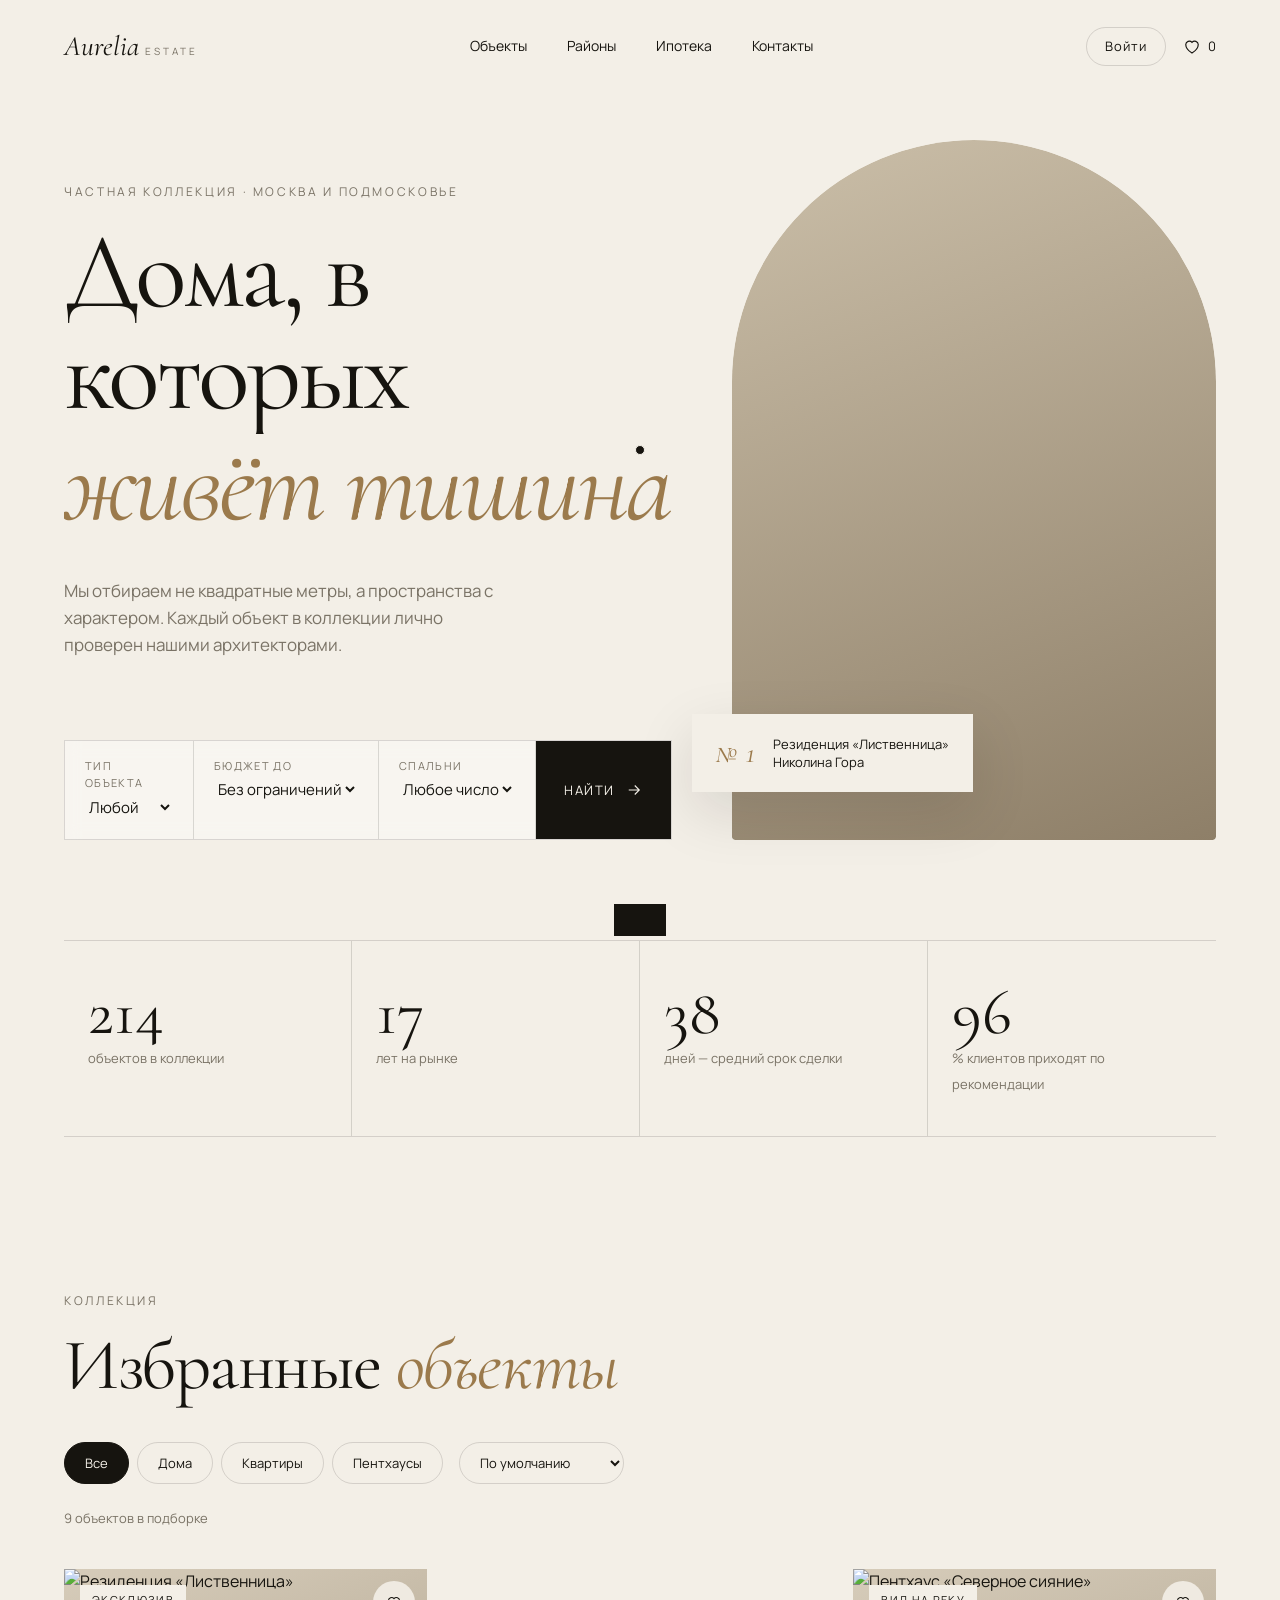
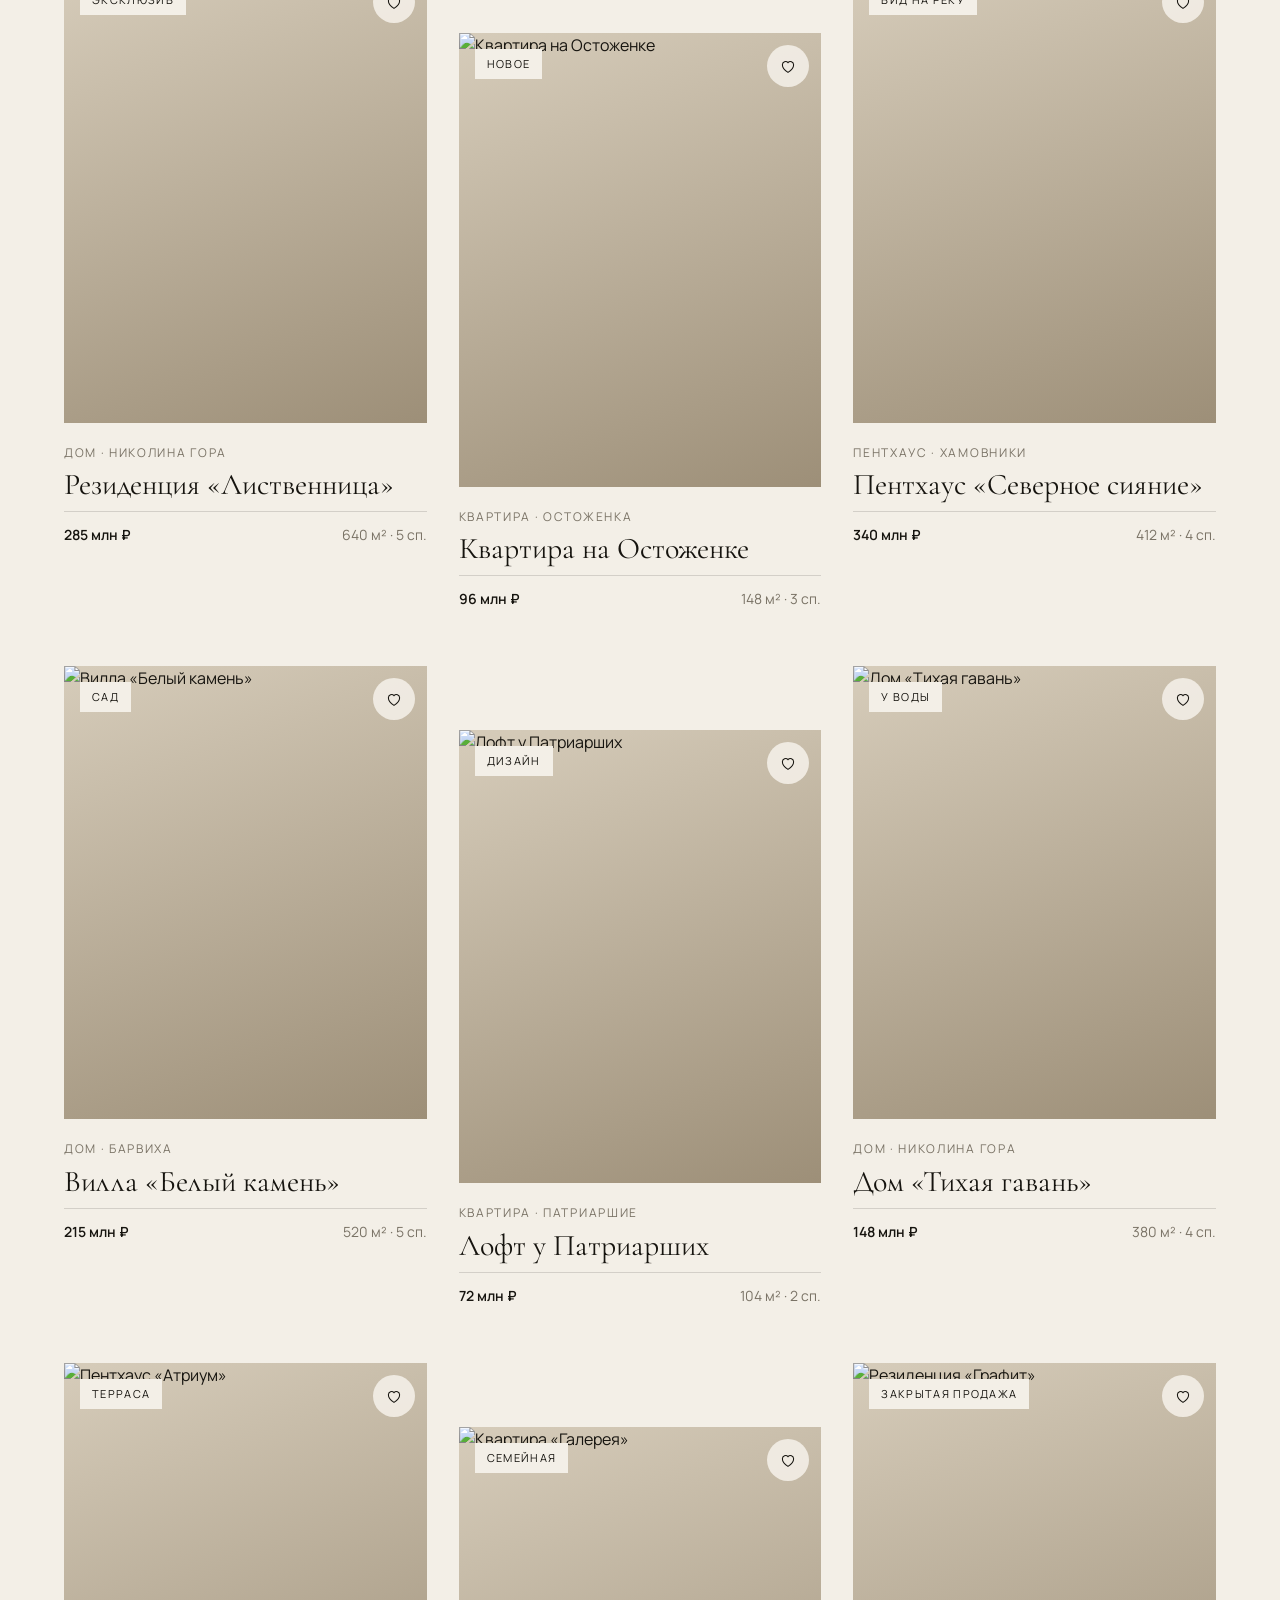
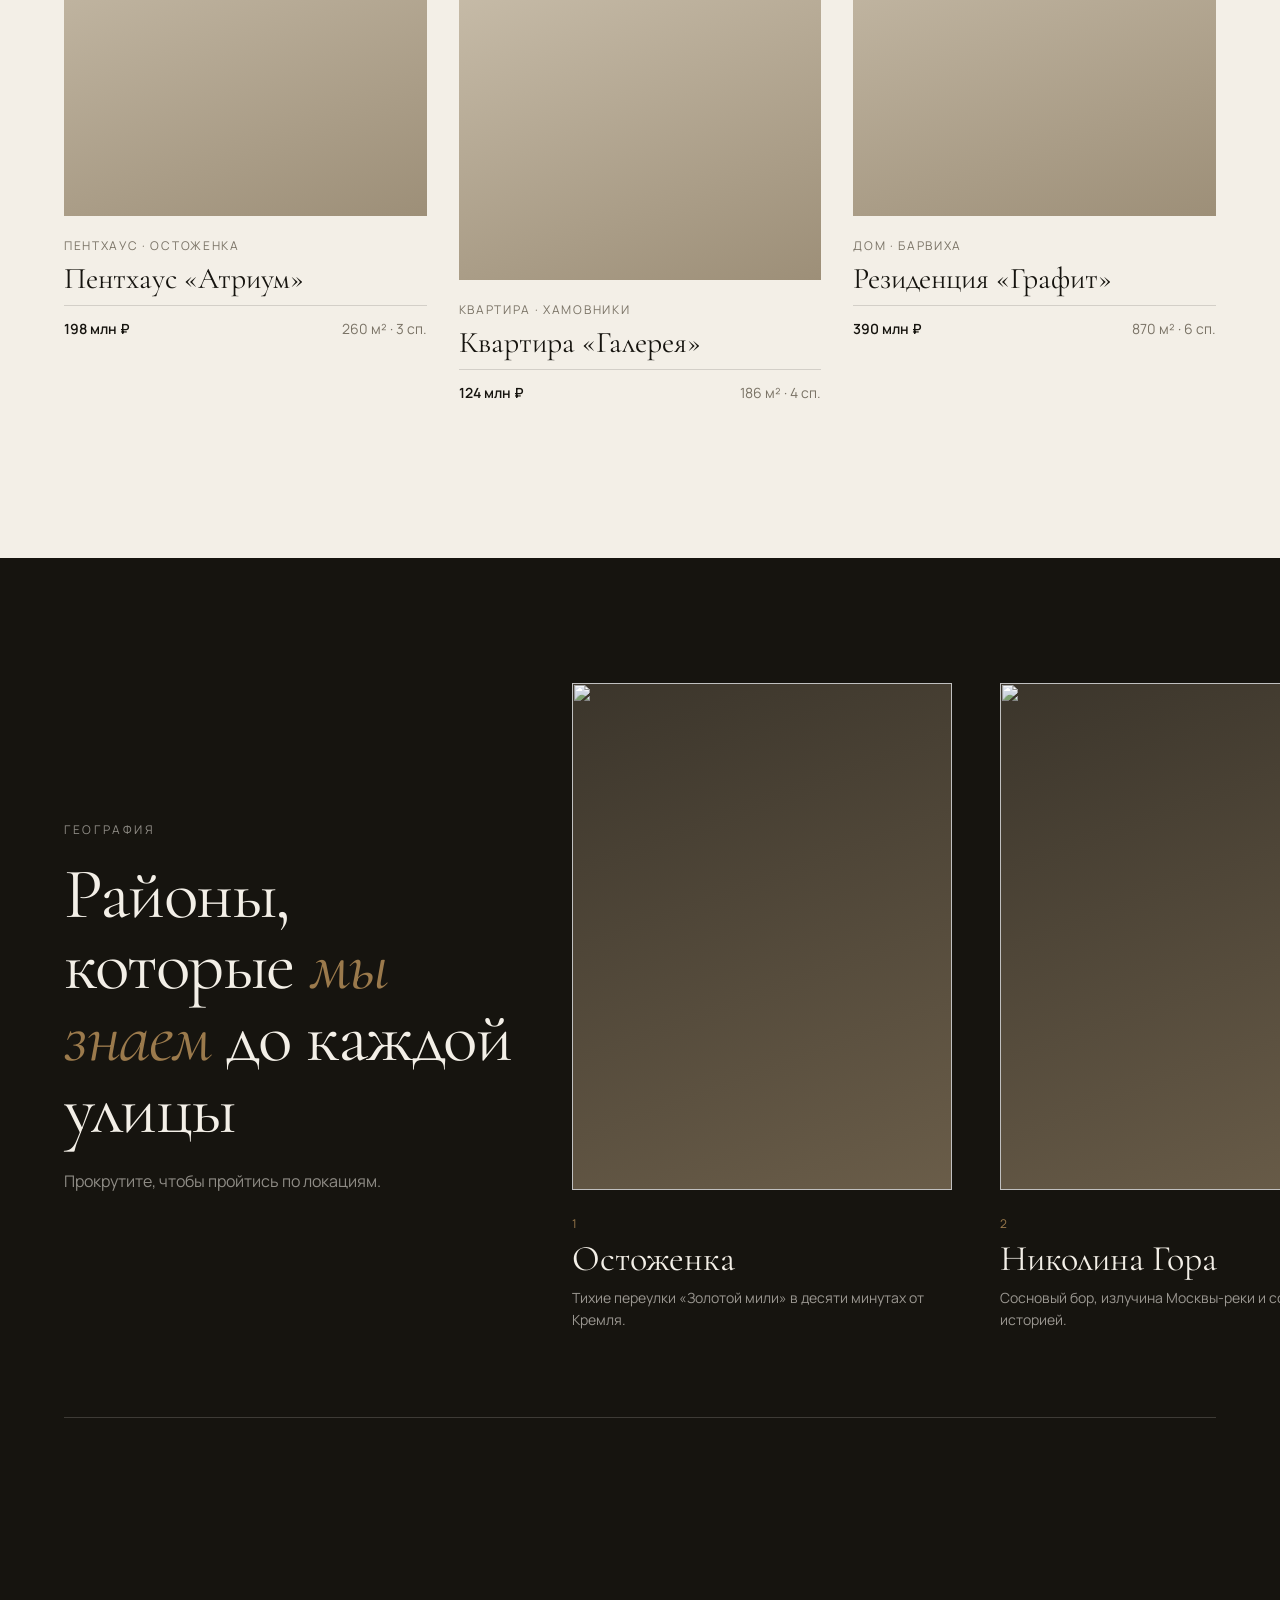
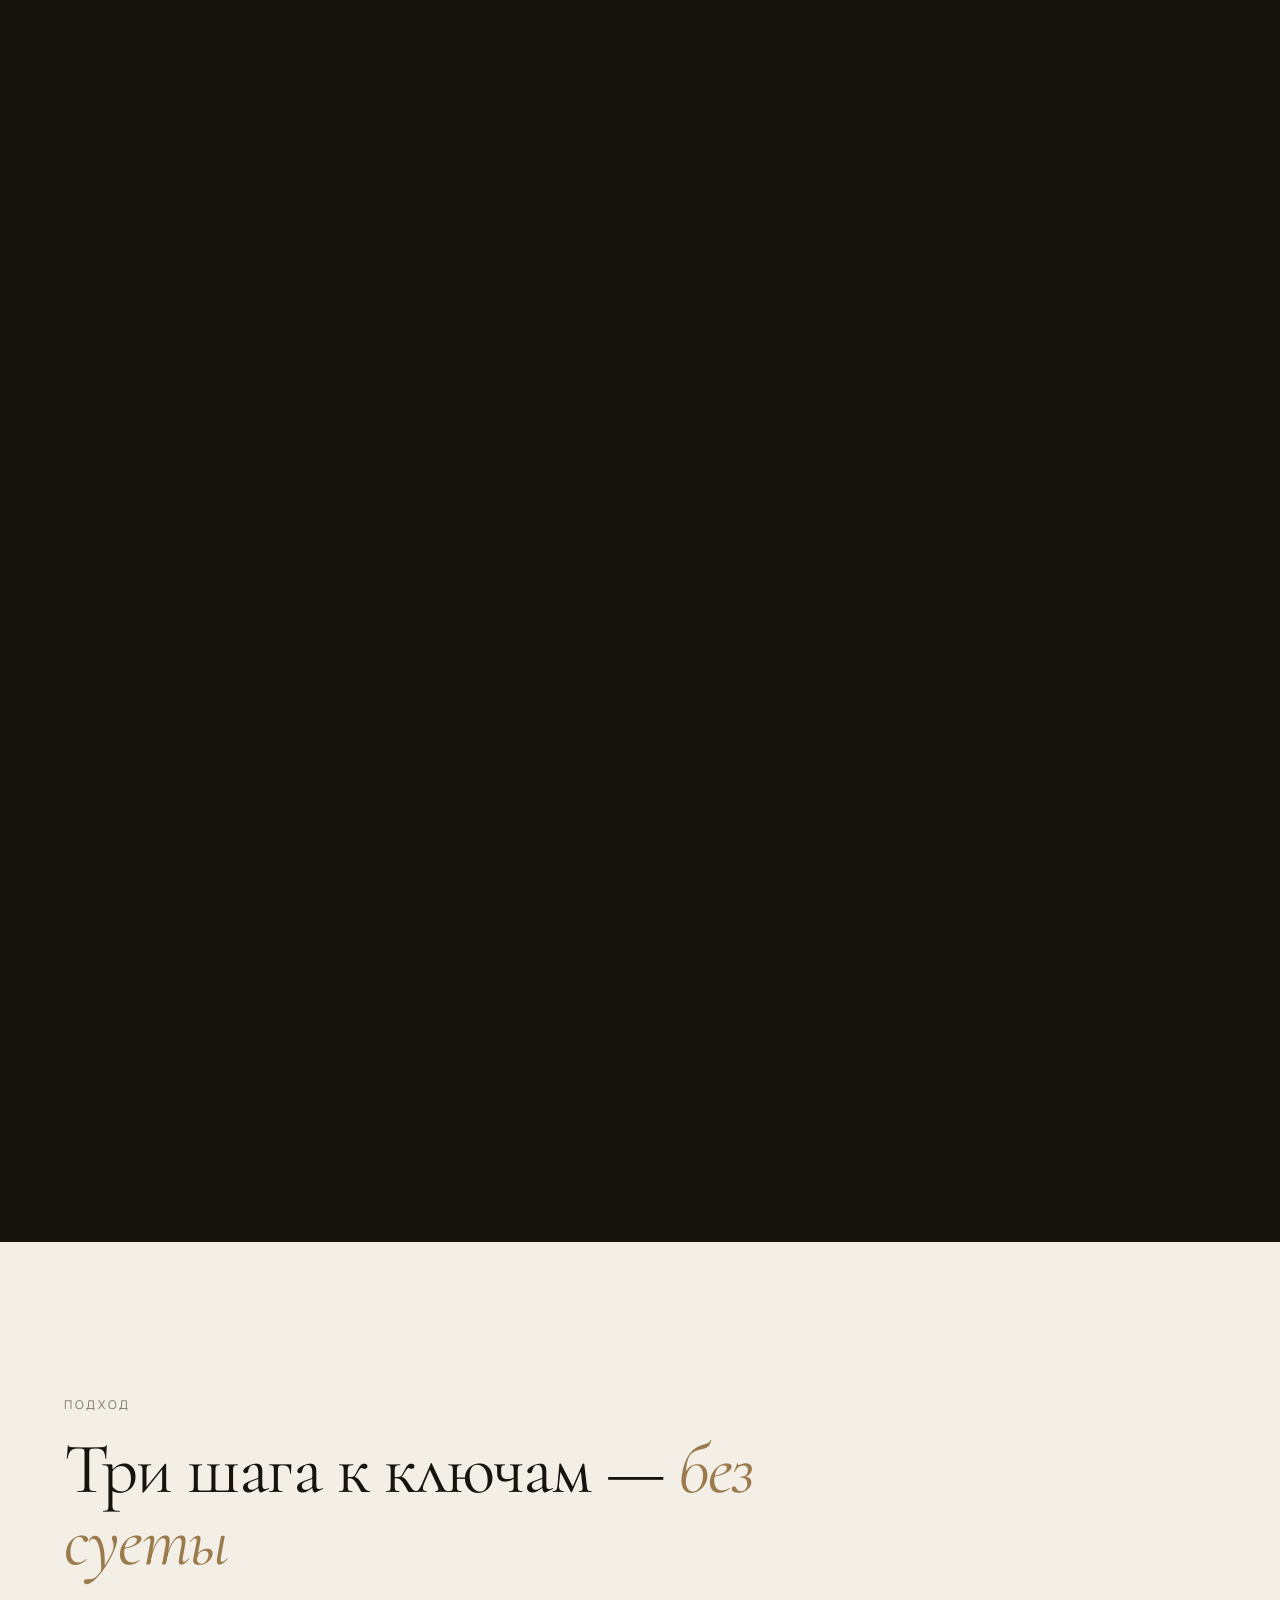
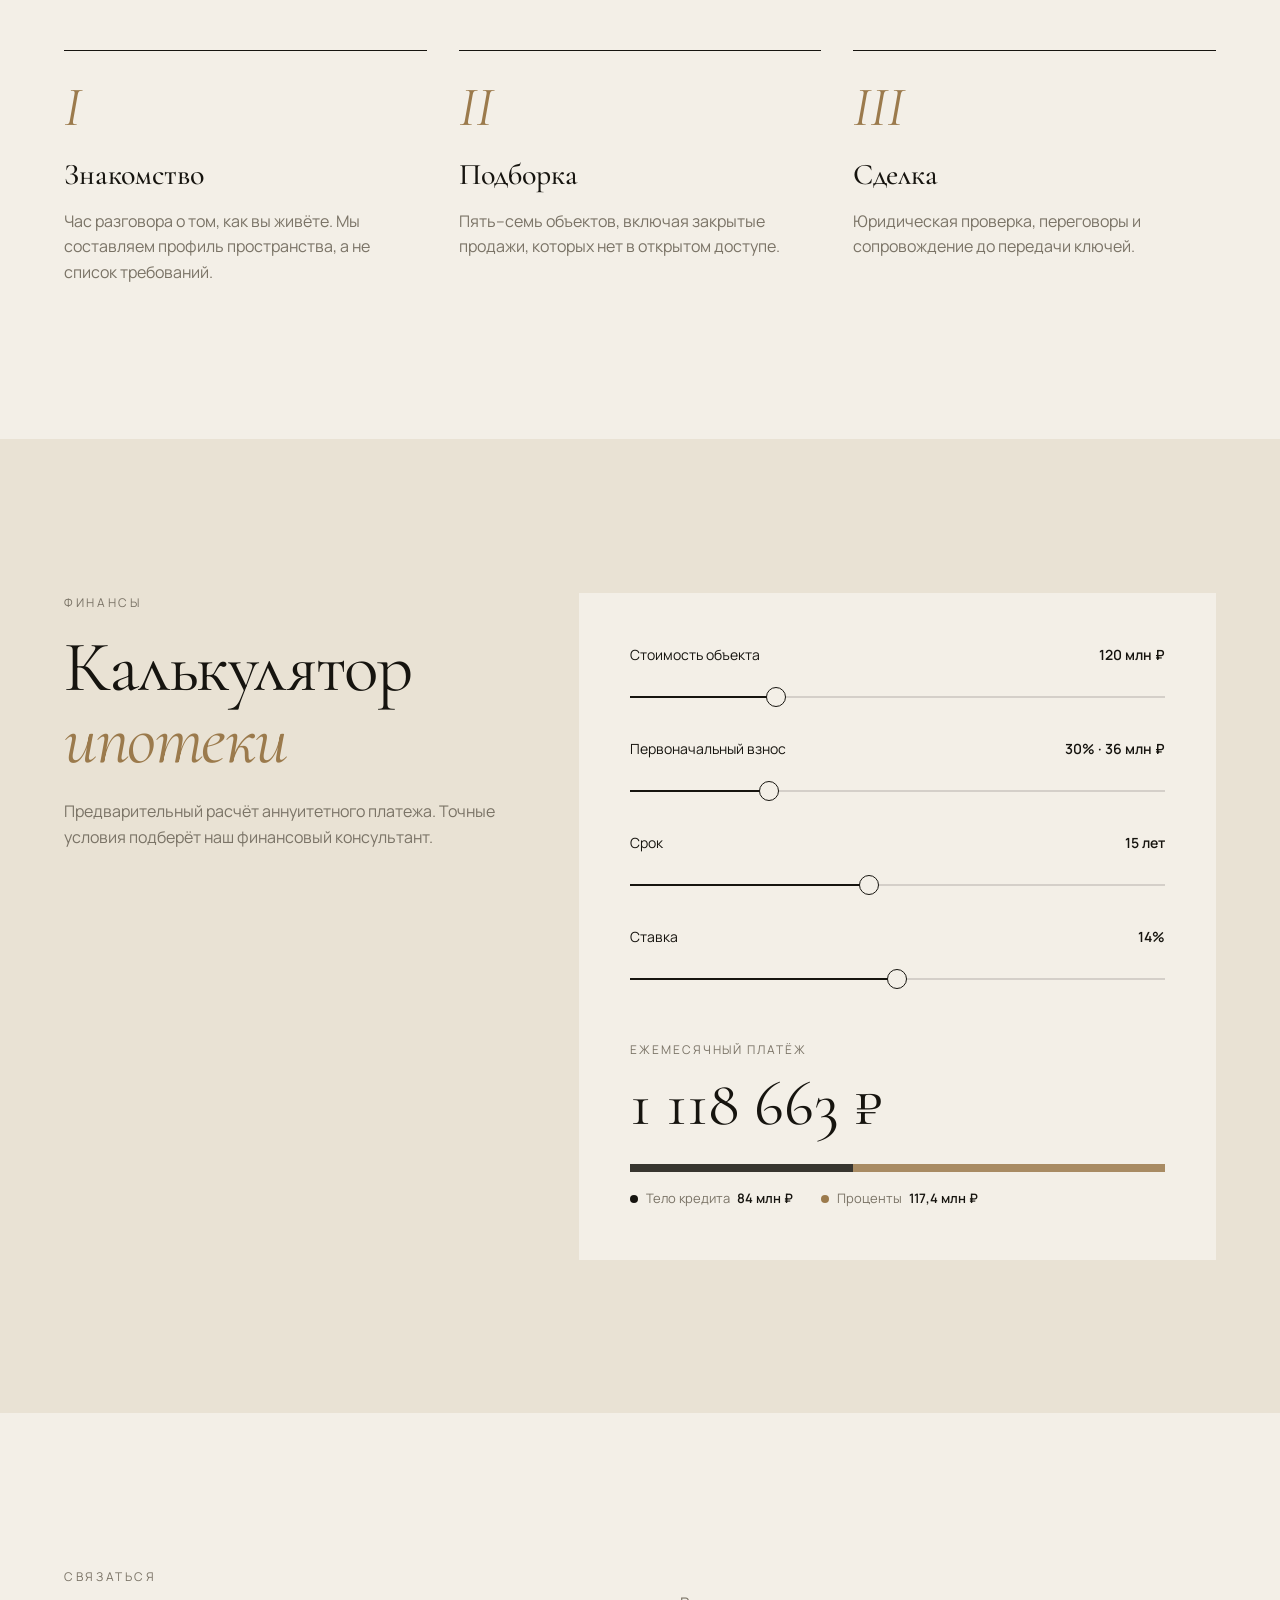
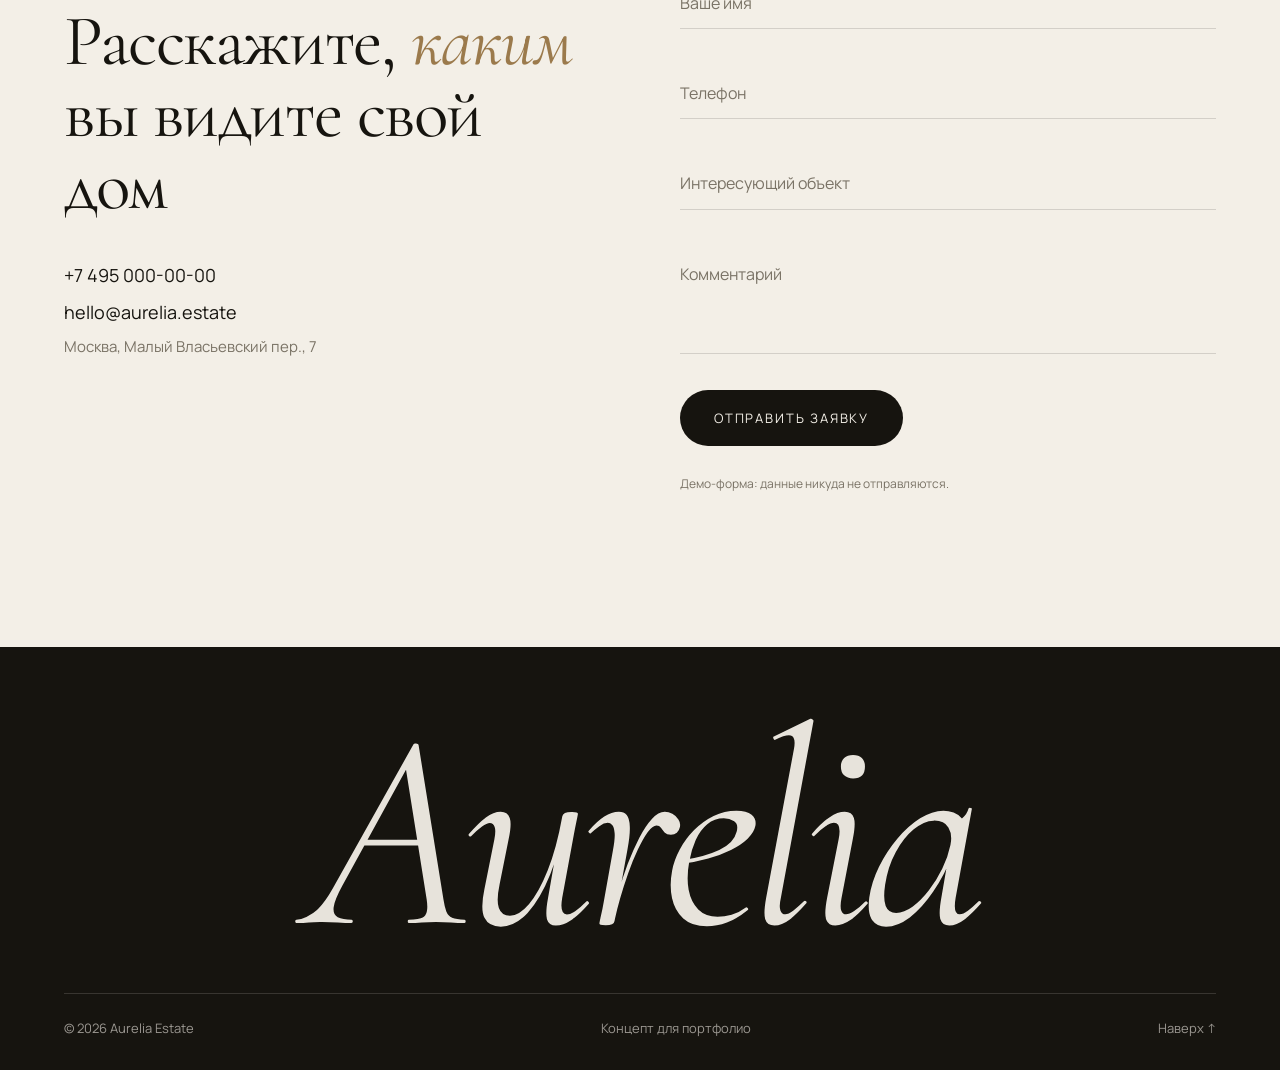
==== commit 5c753aa9: "Version site assets and previews to prevent mixed cached releases" ====
--- a/aurelia-estate/index.html
+++ b/aurelia-estate/index.html
@@ -8,8 +8,8 @@
   <link rel="preconnect" href="https://fonts.googleapis.com">
   <link rel="preconnect" href="https://fonts.gstatic.com" crossorigin>
   <link href="https://fonts.googleapis.com/css2?family=Cormorant+Garamond:ital,wght@0,400;0,500;1,400;1,500&family=Manrope:wght@300;400;500;600&display=swap" rel="stylesheet">
-  <link rel="stylesheet" href="styles.css">
-  <link rel="stylesheet" href="account.css">
+  <link rel="stylesheet" href="styles.css?v=a8dd3f95b4cd">
+  <link rel="stylesheet" href="account.css?v=936355aa4d1d">
 </head>
 <body>
   <div class="loader" id="loader">
@@ -474,8 +474,8 @@
 
   <div class="note-toast" id="noteToast" role="status"></div>
 
-  <script src="auth.js"></script>
-  <script src="script.js"></script>
-  <script src="account.js"></script>
+  <script src="auth.js?v=54d93c96dfa7"></script>
+  <script src="script.js?v=d5c0bf2c5ae9"></script>
+  <script src="account.js?v=4c455496c069"></script>
 </body>
 </html>
--- a/aurelia-estate/styles.css
+++ b/aurelia-estate/styles.css
@@ -174,18 +174,20 @@
   height: 10px;
   border-radius: 50%;
   background: var(--ink);
+  border: 1px solid var(--paper);
   pointer-events: none;
   z-index: 90;
-  mix-blend-mode: difference;
-  filter: invert(1);
-  transform: translate(-50%, -50%);
-  transition: width 0.4s var(--ease), height 0.4s var(--ease);
+  transform: translate3d(-50%, -50%, 0);
+  will-change: transform;
+  transition: width 0.4s var(--ease), height 0.4s var(--ease), background 0.4s var(--ease), border-color 0.4s var(--ease);
   display: none;
 }
 
 .cursor.is-hover {
   width: 56px;
   height: 56px;
+  background: rgba(155, 122, 76, 0.12);
+  border-color: var(--accent);
 }
 
 @media (pointer: fine) {
